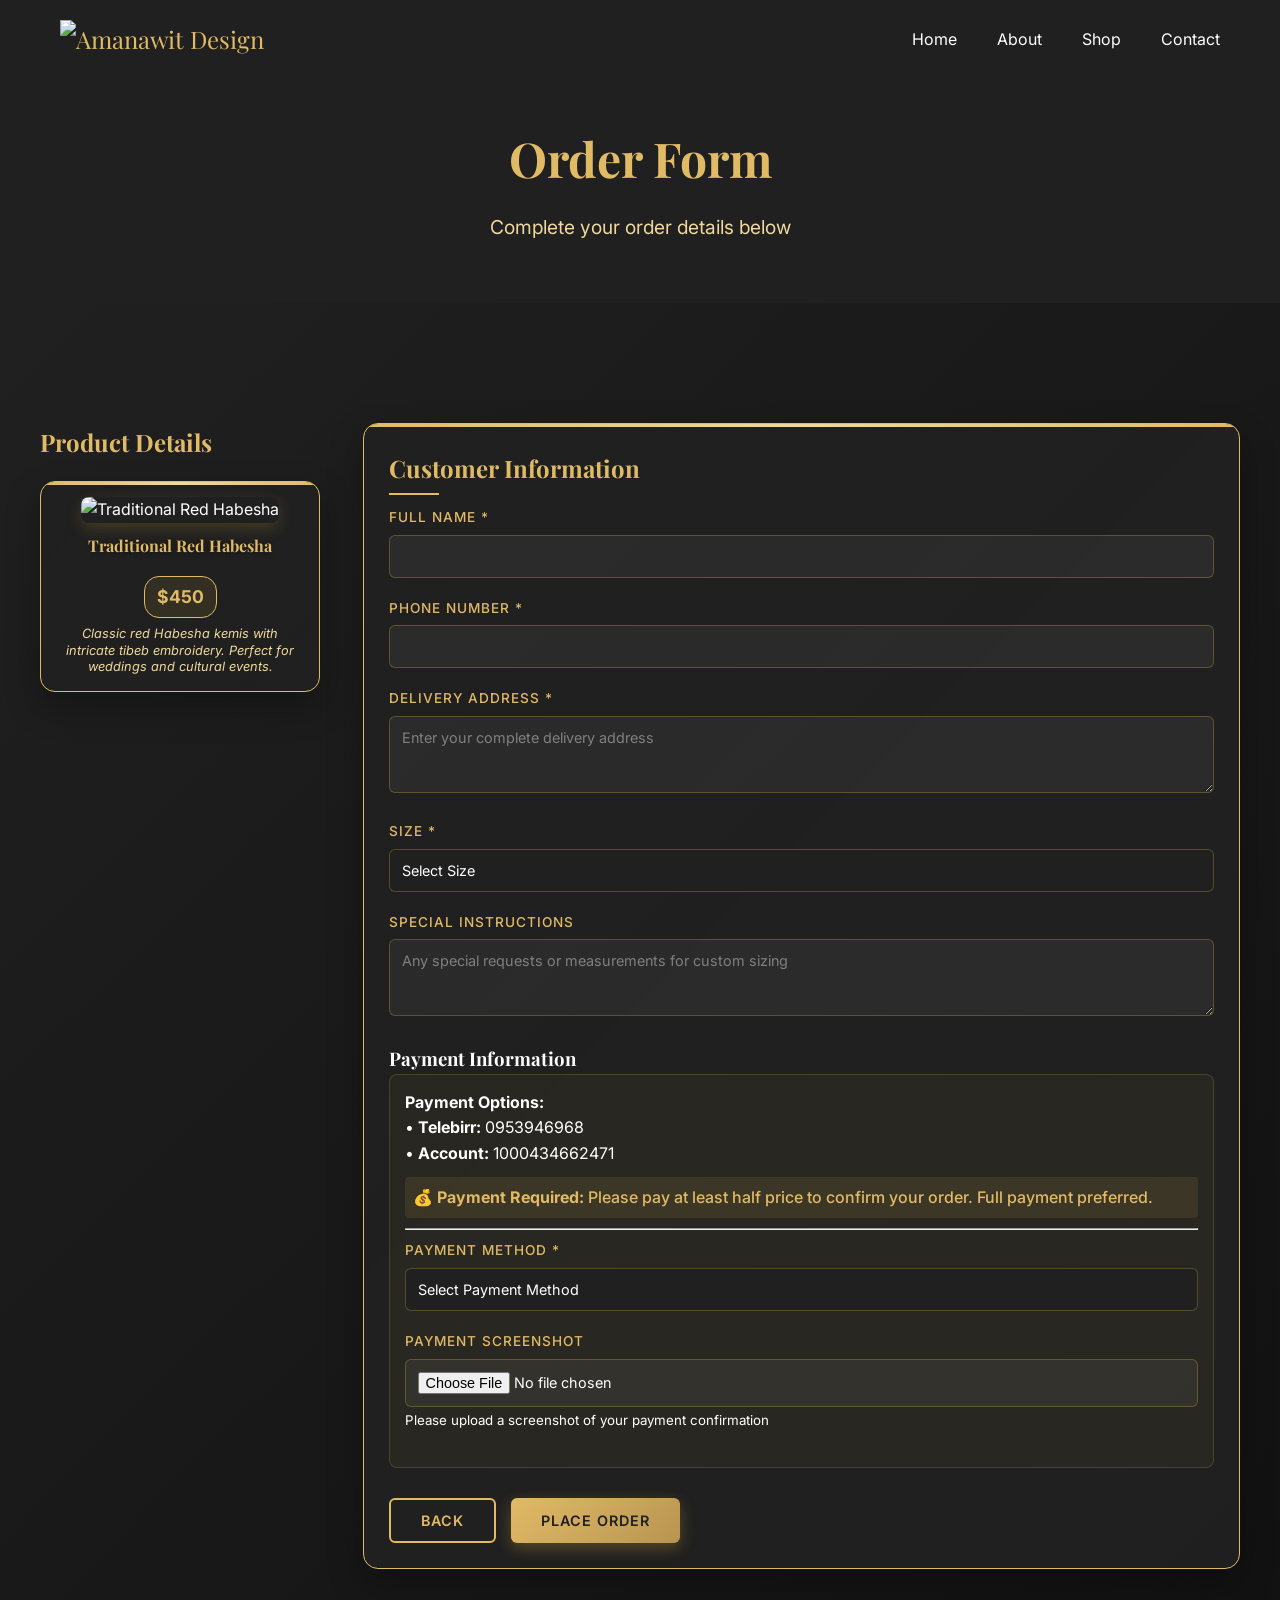
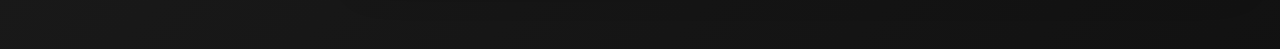
==== order.html @ ae8d3916 "Add files via upload" ====
<!DOCTYPE html>
<html lang="en">
<head>
    <meta charset="UTF-8">
    <meta name="viewport" content="width=device-width, initial-scale=1.0">
    <title>Amanawit Design - Order Form</title>
    <link rel="stylesheet" href="styles.css">
    <link href="https://fonts.googleapis.com/css2?family=Playfair+Display:wght@400;700&family=Inter:wght@300;400;500&display=swap" rel="stylesheet">
    <link rel="stylesheet" href="https://cdnjs.cloudflare.com/ajax/libs/font-awesome/6.0.0/css/all.min.css">
</head>
<body>
    <!-- Navigation -->
    <nav class="navbar">
        <div class="nav-container">
            <div class="nav-logo">
                <img src="img/aman-removebg-preview.png" alt="Amanawit Design" class="logo-img">
            </div>
            <div class="nav-toggle">
                <span></span>
                <span></span>
                <span></span>
            </div>
            <ul class="nav-menu">
                <li><a href="index.html" class="nav-link">Home</a></li>
                <li><a href="about.html" class="nav-link">About</a></li>
                <li><a href="services.html" class="nav-link">Shop</a></li>
             <li><a href="contact.html" class="nav-link">Contact</a></li>
            </ul>
        </div>
    </nav>

    <!-- Page Header -->
    <section class="page-header">
        <h1>Order Form</h1>
        <p>Complete your order details below</p>
    </section>

    <!-- Order Form Section -->
    <section class="order-form-section">
        <div class="container">
            <div class="order-form-grid">
                <!-- Product Details -->
                <div class="product-details">
                    <h2>Product Details</h2>
                    <div class="product-card">
                        <div class="product-image">
                            <img id="order-image" src="img/habesha 1.jpg" alt="Product Image">
                        </div>
                        <div class="product-info">
                            <h3 id="order-name">Traditional Red Habesha</h3>
                            <div class="price" id="order-price">$450</div>
                            <p id="order-description">Classic red Habesha kemis with intricate tibeb embroidery. Perfect for weddings and cultural events.</p>
                        </div>
                    </div>
                </div>

                <!-- Order Form -->
                <div class="order-form">
                    <h2>Customer Information</h2>
                    <form id="orderForm">
                        <div class="form-group">
                            <label for="customer-name">Full Name *</label>
                            <input type="text" id="customer-name" name="customer-name" required>
                        </div>

                        <div class="form-group">
                            <label for="customer-phone">Phone Number *</label>
                            <input type="tel" id="customer-phone" name="customer-phone" required>
                        </div>

                        <div class="form-group">
                            <label for="delivery-place">Delivery Address *</label>
                            <textarea id="delivery-place" name="delivery-place" rows="3" required placeholder="Enter your complete delivery address"></textarea>
                        </div>

                        <div class="form-group">
                            <label for="size">Size *</label>
                            <select id="size" name="size" required>
                                <option value="">Select Size</option>
                                <option value="xs">Extra Small (XS)</option>
                                <option value="s">Small (S)</option>
                                <option value="m">Medium (M)</option>
                                <option value="l">Large (L)</option>
                                <option value="xl">Extra Large (XL)</option>
                                <option value="custom">Custom Size</option>
                            </select>
                        </div>

                        <div class="form-group">
                            <label for="special-notes">Special Instructions</label>
                            <textarea id="special-notes" name="special-notes" rows="3" placeholder="Any special requests or measurements for custom sizing"></textarea>
                        </div>

                        <h3>Payment Information</h3>
                        <div class="payment-options">
                            <div class="payment-info">
                                <p><strong>Payment Options:</strong></p>
                                <p>• <strong>Telebirr:</strong> 0953946968</p>
                                <p>• <strong>Account:</strong> 1000434662471</p>
                                <p style="color: #E1BA66; font-weight: 500; margin-top: 10px; padding: 8px; border-radius: 4px; background: rgba(225, 184, 76, 0.1);">
                                    <strong>💰 Payment Required:</strong> Please pay at least half price to confirm your order. Full payment preferred.
                                </p>
                                <hr style="margin: 10px 0;">
                            </div>
                            
                            <div class="form-group">
                                <label for="payment-method">Payment Method *</label>
                                <select id="payment-method" name="payment-method" required>
                                    <option value="">Select Payment Method</option>
                                    <option value="telebirr">Telebirr</option>
                                    <option value="account">Account</option>
                                </select>
                            </div>
                            
                            <div class="form-group" id="telebirr-details" style="display: none;">
                                <label for="telebirr-number">Telebirr Number *</label>
                                <input type="text" id="telebirr-number" name="telebirr-number" value="0953946968" readonly style="cursor: not-allowed;">
                                <small>Send payment to: 0953946968</small>
                            </div>
                            
                            <div class="form-group" id="account-details" style="display: none;">
                                <label for="account-number">Account Number *</label>
                                <input type="text" id="account-number" name="account-number" value="1000434662471" readonly style="cursor: not-allowed;">
                                <small>Account Number: 1000434662471</small>
                            </div>
                            
                            <div class="form-group">
                                <label for="payment-screenshot">Payment Screenshot</label>
                                <input type="file" id="payment-screenshot" name="payment-screenshot" accept="image/*" onchange="previewPaymentScreenshot(event)">
                                <small>Please upload a screenshot of your payment confirmation</small>
                                <div id="screenshot-preview" style="margin-top: 10px; display: none;">
                                    <img id="screenshot-img" style="max-width: 200px; max-height: 200px; border: 1px solid #ddd; border-radius: 4px;">
                                </div>
                            </div>
                        </div>

                        
                        <div class="form-actions">
                            <button type="button" class="btn-secondary" onclick="window.history.back()">Back</button>
                            <button type="submit" class="btn-primary">Place Order</button>
                        </div>
                    </form>
                </div>
            </div>
        </div>
    </section>

    <!-- Success Message -->
    <div id="success-message" style="display: none; margin: 20px auto; padding: 20px; background: linear-gradient(135deg, #E1BA66, #B89452); border-radius: 8px; text-align: center; max-width: 500px; border: 2px solid #F0D9A0;">
        <button onclick="window.location.href='index.html'" style="margin-bottom: 15px; padding: 10px 20px; background: #F0D9A0; color: #ffffff; border: none; border-radius: 4px; cursor: pointer; font-weight: 500;">Continue Shopping</button>
        <h3 style="color: #ffffff; margin: 0 0 10px 0;">🎉 Order Placed Successfully!</h3>
        <p style="margin: 0 0 10px 0; color: #ffffff;">Thank you for your order. We will contact you soon to confirm your order details.</p>
        <div style="margin-top: 15px;">
            <strong style="color: #ffffff;">Order Summary:</strong>
            <div style="background: rgba(255, 255, 255, 0.1); padding: 10px; border-radius: 4px; margin-top: 10px;">
                <p style="color: #ffffff;"><strong>Product:</strong> <span id="success-product"></span></p>
                <p style="color: #ffffff;"><strong>Price:</strong> <span id="success-price"></span></p>
                <p style="color: #ffffff;"><strong>Customer:</strong> <span id="success-customer"></span></p>
                <p style="color: #ffffff;"><strong>Phone:</strong> <span id="success-phone"></span></p>
                <p style="color: #ffffff;"><strong>Delivery:</strong> <span id="success-delivery"></span></p>
                <p style="color: #ffffff;"><strong>Payment Method:</strong> <span id="success-payment"></span></p>
            </div>
        </div>

    <script>
        // Get product details from URL parameters
        function getProductDetails() {
            const urlParams = new URLSearchParams(window.location.search);
            const name = urlParams.get('name') || 'Traditional Red Habesha';
            const price = urlParams.get('price') || '$450';
            const image = urlParams.get('image') || 'img/habesha 1.jpg';
            const description = urlParams.get('description') || 'Classic red Habesha kemis with intricate tibeb embroidery. Perfect for weddings and cultural events.';

            document.getElementById('order-name').textContent = name;
            document.getElementById('order-price').textContent = price;
            document.getElementById('order-image').src = image;
            document.getElementById('order-image').alt = name;
            document.getElementById('order-description').textContent = description;
        }

        // Handle payment method selection
        document.getElementById('payment-method').addEventListener('change', function() {
            const telebirrDetails = document.getElementById('telebirr-details');
            const accountDetails = document.getElementById('account-details');
            
            // Hide both sections first
            telebirrDetails.style.display = 'none';
            accountDetails.style.display = 'none';
            
            // Show relevant section based on selection
            if (this.value === 'telebirr') {
                telebirrDetails.style.display = 'block';
            } else if (this.value === 'account') {
                accountDetails.style.display = 'block';
            }
        });

        // Preview payment screenshot
        function previewPaymentScreenshot(event) {
            const file = event.target.files[0];
            const preview = document.getElementById('screenshot-preview');
            const img = document.getElementById('screenshot-img');
            
            if (file) {
                const reader = new FileReader();
                reader.onload = function(e) {
                    img.src = e.target.result;
                    preview.style.display = 'block';
                };
                reader.readAsDataURL(file);
            } else {
                preview.style.display = 'none';
            }
        }

        // Handle form submission
        document.getElementById('orderForm').addEventListener('submit', function(e) {
            e.preventDefault();
            
            const formData = new FormData(this);
            
            // Handle payment screenshot
            const screenshotFile = document.getElementById('payment-screenshot').files[0];
            if (screenshotFile) {
                const reader = new FileReader();
                reader.onload = function(e) {
                    // Send order with screenshot
                    sendOrderWithScreenshot(formData, e.target.result);
                };
                reader.readAsDataURL(screenshotFile);
            } else {
                // Send order without screenshot
                sendOrderWithScreenshot(formData, null);
            }
        });

        function sendOrderWithScreenshot(formData, screenshotData) {
            const orderData = {
                customerName: formData.get('customer-name'),
                phone: formData.get('customer-phone'),
                deliveryAddress: formData.get('delivery-place'),
                size: formData.get('size'),
                specialNotes: formData.get('special-notes'),
                productName: document.getElementById('order-name').textContent,
                price: document.getElementById('order-price').textContent,
                productImage: document.getElementById('order-image').src,
                paymentMethod: formData.get('payment-method'),
                telebirrNumber: formData.get('telebirr-number'),
                accountNumber: formData.get('account-number'),
                paymentScreenshot: screenshotData,
                timestamp: new Date().toLocaleString()
            };

            // Send order to Telegram bot
            fetch('http://127.0.0.1:8000/api/send-order-telegram/', {
                method: 'POST',
                headers: {
                    'Content-Type': 'application/json',
                },
                body: JSON.stringify(orderData)
            })
            .then(response => response.json())
            .then(data => {
                if (data.success) {
                    // Hide the form and show success message
                    document.getElementById('orderForm').style.display = 'none';
                    
                    // Update success message details
                    document.getElementById('success-product').textContent = orderData.productName;
                    document.getElementById('success-price').textContent = orderData.price;
                    document.getElementById('success-customer').textContent = orderData.customerName;
                    document.getElementById('success-phone').textContent = orderData.phone;
                    document.getElementById('success-delivery').textContent = orderData.deliveryAddress;
                    document.getElementById('success-payment').textContent = orderData.paymentMethod;
                    
                    // Show success message
                    document.getElementById('success-message').style.display = 'block';
                    
                    // Scroll to success message
                    document.getElementById('success-message').scrollIntoView({ behavior: 'smooth' });
                } else {
                    alert('There was an error sending your order. Please try again or contact us directly.');
                    console.error('Telegram error:', data.error);
                }
            })
            .catch(error => {
                // Fallback to local confirmation if Telegram fails
                console.error('Network error:', error);
                
                // Hide the form and show success message
                document.getElementById('orderForm').style.display = 'none';
                
                // Update success message details
                document.getElementById('success-product').textContent = orderData.productName;
                document.getElementById('success-price').textContent = orderData.price;
                document.getElementById('success-customer').textContent = orderData.customerName;
                document.getElementById('success-phone').textContent = orderData.phone;
                document.getElementById('success-delivery').textContent = orderData.deliveryAddress;
                document.getElementById('success-payment').textContent = orderData.paymentMethod;
                
                // Show success message
                document.getElementById('success-message').style.display = 'block';
                
                // Scroll to success message
                document.getElementById('success-message').scrollIntoView({ behavior: 'smooth' });
            });
        }

        // Hamburger Menu Toggle
        document.addEventListener('DOMContentLoaded', function() {
            getProductDetails();
            
            const navToggle = document.querySelector('.nav-toggle');
            const navMenu = document.querySelector('.nav-menu');
            const navLinks = document.querySelectorAll('.nav-link');

            if (navToggle && navMenu) {
                navToggle.addEventListener('click', () => {
                    navToggle.classList.toggle('active');
                    navMenu.classList.toggle('active');
                });

                navLinks.forEach(link => {
                    link.addEventListener('click', () => {
                        navToggle.classList.remove('active');
                        navMenu.classList.remove('active');
                    });
                });
            }
        });
    </script>
</body>
</html>
---- styles.css ----
/* Global Styles */
* {
    margin: 0;
    padding: 0;
    box-sizing: border-box;
}

:root {
    --black: #202020;
    --gold: #E1BA66;
    --gold-light: #F0D9A0;
    --white: #ffffff;
    --transition-medium: 0.3s ease;
    --shadow-medium: 0 10px 30px rgba(0, 0, 0, 0.3);
    --gold-dark: #B89452;
    --gray: #333333;
}

body {
    font-family: 'Inter', sans-serif;
    background: var(--black);
    color: var(--white);
    overflow-x: hidden;
    line-height: 1.6;
}

/* Typography */
h1, h2, h3 {
    font-family: 'Playfair Display', serif;
    font-weight: 700;
}




@keyframes slideInLeft {
    from {
        opacity: 0;
        transform: translateX(-50px);
    }
    to {
        opacity: 1;
        transform: translateX(0);
    }
}

@keyframes slideInRight {
    from {
        opacity: 0;
        transform: translateX(50px);
    }
    to {
        opacity: 1;
        transform: translateX(0);
    }
}

@keyframes expandWidth {
    from {
        width: 0;
    }
    to {
        width: 100%;
    }
}

/* Cinematic Intro */
.intro-screen {
    position: fixed;
    top: 0;
    left: 0;
    width: 100%;
    height: 100vh;
    background-color: #303030;
    z-index: 9999;
    display: flex;
    align-items: center;
    justify-content: center;
    overflow: hidden;
}

.particles-container {
    position: absolute;
    width: 100%;
    height: 100%;
    overflow: hidden;
}

.particle {
    position: absolute;
    width: 4px;
    height: 4px;
    background: var(--gold);
    border-radius: 50%;
    opacity: 0;
    animation: floatParticle 8s infinite;
}

@keyframes floatParticle {
    0% {
        opacity: 0;
        transform: translateY(100vh) scale(0);
    }
    10% {
        opacity: 0.8;
        transform: translateY(90vh) scale(1);
    }
    90% {
        opacity: 0.8;
        transform: translateY(10vh) scale(1);
    }
    100% {
        opacity: 0;
        transform: translateY(0) scale(0);
    }
}

.intro-content {
    text-align: center;
    z-index: 10;
    position: relative;
}

.pattern-frame {
    width: 80vw;
    max-width: 600px;
    height: 60vh;
    max-height: 400px;
    border: 2px solid var(--gold);
    position: relative;
    margin: 0 auto 30px;
    opacity: 0;
    animation: drawFrame 2s ease-in-out forwards;
    display: flex;
    align-items: center;
    justify-content: center;
   
    background-size: cover;
    background-position: center;
}

.pattern-frame::before,
.pattern-frame::after {
    content: '';
    position: absolute;
    width: 20px;
    height: 20px;
    border: 2px solid var(--gold);
}

.pattern-frame::before {
    top: -10px;
    left: -10px;
    border-right: none;
    border-bottom: none;
}

.pattern-frame::after {
    bottom: -10px;
    right: -10px;
    border-left: none;
    border-top: none;
}

@keyframes drawFrame {
    0% {
        width: 0;
        opacity: 0;
    }
    50% {
        opacity: 1;
    }
    100% {
        width: 300px;
        opacity: 1;
    }
}
.intro-title {
    font-size: 3.5rem;
    color: var(--gold);
    margin-bottom: 10px;
    opacity: 0;
    animation: fadeInUp 1s ease-out 2s forwards;
}
.intro-logo {
    max-width: 90%;
    width: auto;
    height: auto;
    max-height: 70vh;
    opacity: 0;
    animation: fadeInUp 1s ease-out 2s forwards;
}
.intro-subtitle {
    font-size: 1.2rem;
    color: var(--gold-light);
    opacity: 0;
    font-family: 'Times New Roman', Times, serif;
    animation: fadeInUp 1s ease-out 2.5s forwards;
}
@keyframes fadeInUp {
    from {
        opacity: 0;
        transform: translateY(30px);
    }
    to {
        opacity: 1;
        transform: translateY(0);
    }
}
.skip-intro {
    position: absolute;
    top: 20px;
    right: 20px;
    background: transparent;
    border: 1px solid var(--gold);
    color: var(--gold);
    padding: 8px 16px;
    cursor: pointer;
    font-size: 0.9rem;
    transition: all 0.3s ease;
    z-index: 100;
}
.skip-intro:hover {
    background: var(--gold);
    color: var(--black);
}

/* Side Text Animation */
.side-text {
    position: absolute;
    top: 50%;
    text-shadow: 0 0 20px rgba(212, 175, 55, 0.8);
    font-size: 2rem;
    font-family:'Times New Roman', Times, serif;
    font-weight: 700;
    color: var(--gold);
    text-transform: uppercase;
    letter-spacing: 3px;
    padding-top: 100px;
    opacity: 0;
    animation: slideIn 4s ease-out forwards;
}

.left-text {
    left: 10%;
    transform: translateY(-50%) translateX(-20px);
     padding-top: 100px;
}

.right-text {
    right: 5%;
    transform: translateY(-50%) translateX(30px);
    font-family:'Times New Roman', Times, serif;
    font-weight: 1000;
  padding-top: 140px;
    text-shadow: 0 0 20px rgba(212, 175, 55, 0.8);
    animation: slideInRight 4s ease-out forwards;
}

@keyframes slideIn {
    0% {
        opacity: 0;
        transform: translateY(-50%) translateX(-20px);
    }
    50% {
        opacity: 1;
        transform: translateY(-50%) translateX(-2px);
    }
    100% {
        opacity: 1;
        transform: translateY(-50%) translateX(0px);
    }
}

@keyframes slideInRight {
    0% {
        opacity: 0;
        transform: translateY(-50%) translateX(30px);
    }
    50% {
        opacity: 1;
        transform: translateY(-50%) translateX(2px);
    }
    100% {
        opacity: 1;
        transform: translateY(-50%) translateX(0px);
    }
}
/* Navigation */
.navbar {
    position: fixed;
    top: 0;
    width: 100%;
    background:transparent;
    z-index: 1000;
    padding: 20px 0;
    transition: all 0.3s ease;
}
.nav-container {
    max-width: 1200px;
    margin: 0 auto;
    background:transparent;
    display: flex;
    justify-content: space-between;
    align-items: center;
    padding: 0 20px;
}
.nav-logo {
    font-family: 'Playfair Display', serif;
    font-size: 1.5rem;
    color: var(--gold);
    display: flex;
    align-items: center;
}
.logo-img {
    height: 40px;
    width: auto;
    transition: all 0.3s ease;
}
.logo-img:hover {
    transform: scale(1.05);
}
.nav-menu {
    display: flex;
    list-style: none;
    gap: 40px;
}
.nav-link {
    color: var(--white);
    text-decoration: none;
    transition: color 0.3s ease;
    position: relative;
}

.nav-link:hover,
.nav-link.active {
    color: var(--gold);
}

.nav-link::after {
    content: '';
    position: absolute;
    bottom: -5px;
    left: 0;
    width: 0;
    height: 2px;
    background: var(--gold);
    transition: width 0.3s ease;
}

.nav-link:hover::after,
.nav-link.active::after {
    width: 100%;
}

/* Hero Section */
.hero {
    height: 100vh;
    position: relative;
    display: flex;
    align-items: center;
    justify-content: center;
    overflow: hidden;
    margin-top: 60px;
  
}

.hero-bg {
    position: absolute;
    top: 0;
    left: 0;
    width: 100%;
    height: 100%;
    z-index: -1;
}

.hero-slide {
    position: absolute;
    top: 0;
    left: 0;
    width: 100%;
    height: 100%;
    opacity: 0;
    transition: opacity 1s ease-in-out;
}

.hero-slide.active {
    opacity: 1;
}

.hero-slide img {
    width: 100vw;
    height: 1400px;
    object-fit: cover;
    object-position: center;
    opacity: 0.3;
}

@keyframes gradientShift {
    0%, 100% {
        background: #202020;
    }
    50% {
        background: #303030;
    }
}

.hero-content {
    text-align: center;
    z-index: 2;
    position: relative;
}

.hero-title {
    
    color: var(--gold);
    margin-bottom: 20px;
    opacity: 0;
    animation: fadeInUp 1s ease-out 0.5s forwards;
}

.hero-subtitle {
    font-size: 1.3rem;
    color: var(--gold-light);
    margin-bottom: 40px;
    opacity: 0;
    animation: fadeInUp 1s ease-out 1s forwards;
}

.cta-button {
    background: transparent;
    border: 2px solid var(--gold);
    color: var(--gold);
    padding: 15px 40px;
    font-size: 1.1rem;
    cursor: pointer;
    transition: all 0.3s ease;
    font-family: 'Inter', sans-serif;
    text-transform: uppercase;
    letter-spacing: 1px;
    opacity: 0;
    animation: fadeInUp 1s ease-out 1.5s forwards;
}

.cta-button:hover {
    background: var(--gold);
    color: var(--black);
    transform: translateY(-2px);
    box-shadow: 0 10px 30px rgba(212, 175, 55, 0.3);
}

/* Featured Section */
.featured {
    padding: 100px 20px;
    max-width: 1200px;
    margin: 0 auto;
}

.section-title {
    font-size: 2.5rem;
    color: var(--gold);
    text-align: center;
    margin-bottom: 60px;
    position: relative;
}

.section-title::after {
    content: '';
    position: absolute;
    bottom: -15px;
    left: 50%;
    transform: translateX(-50%);
    width: 100px;
    height: 3px;
    background: var(--gold);
}

.featured-grid {
    display: grid;
    grid-template-columns: repeat(3, 1fr);
    gap: 30px;
    max-width: 1200px;
    margin: 0 auto;
}

.featured-item {
    text-align: center;
    opacity: 1;
    transform: translateY(0);
    transition: all 0.6s ease;
}

.featured-item.visible {
    opacity: 1;
    transform: translateY(0);
}

.featured-image {
    position: relative;
    overflow: hidden;
    margin-bottom: 20px;
    border: 2px solid transparent;
    transition: all 0.3s ease;
}

.featured-image img {
    width: 100%;
    height: 400px;
    object-fit: cover;
    transition: transform 0.3s ease;
}

.featured-item:hover .featured-image {
    border-color: var(--gold);
    box-shadow: 0 0 20px rgba(212, 175, 55, 0.3);
}

.featured-item:hover .featured-image img {
    transform: scale(1.05);
}

.featured-item h3 {
    font-size: 1.5rem;
    color: var(--gold);
    margin-bottom: 10px;
}

.featured-item p {
    color: var(--gold-light);
    line-height: 1.6;
}

/* Testimonials */
.testimonials {
    padding: 100px 20px;
    background: #202020;
}

.testimonial-slider {
    max-width: 800px;
    margin: 0 auto;
    text-align: center;
    position: relative;
    height: 200px;
}

.testimonial-item {
    position: absolute;
    width: 100%;
    opacity: 0;
    transform: translateX(100px);
    transition: all 0.6s ease;
}

.testimonial-item.active {
    opacity: 1;
    transform: translateX(0);
}

.testimonial-item p {
    font-size: 1.2rem;
    color: var(--gold-light);
    margin-bottom: 20px;
    font-style: italic;
}

.testimonial-item cite {
    color: var(--gold);
    font-weight: 500;
}

/* Page Header */
.page-header {
    padding: 120px 20px 60px;
    text-align: center;
    background: #202020;
}

.page-header h1 {
    font-size: 3rem;
    color: var(--gold);
    margin-bottom: 15px;
}

.page-header p {
    font-size: 1.2rem;
    color: var(--gold-light);
}

/* Post Grid */
.post-grid {
    padding: 60px 20px;
    max-width: 1200px;
    margin: 0 auto;
    display: grid;
    grid-template-columns: repeat(auto-fit, minmax(350px, 1fr));
    gap: 40px;
}

.post-card {
    background: var(--black);
    border: 1px solid #333;
    overflow: hidden;
    transition: all 0.3s ease;
    opacity: 0;
    transform: translateY(30px);
}

.post-card.visible {
    opacity: 1;
    transform: translateY(0);
}

.post-card:hover {
    transform: translateY(-10px);
    border-color: var(--gold);
    box-shadow: 0 20px 40px rgba(212, 175, 55, 0.2);
}

.post-image {
    overflow: hidden;
    height: 250px;
}

.post-image img {
    width: 100%;
    height: 100%;
    object-fit: cover;
    transition: transform 0.3s ease;
}

.post-card:hover .post-image img {
    transform: scale(1.1);
}

.post-content {
    padding: 30px;
}

.post-content h3 {
    font-size: 1.4rem;
    color: var(--gold);
    margin-bottom: 15px;
}

.post-content p {
    color: var(--gold-light);
    margin-bottom: 20px;
    line-height: 1.6;
}

.post-meta {
    display: flex;
    justify-content: space-between;
    color: #666;
    font-size: 0.9rem;
}

/* Pagination */
.pagination {
    display: flex;
    justify-content: center;
    gap: 10px;
    padding: 40px 20px;
}

.page-btn {
    background: transparent;
    border: 1px solid var(--gold);
    color: var(--gold);
    padding: 10px 20px;
    cursor: pointer;
    transition: all 0.3s ease;
}

.page-btn:hover,
.page-btn.active {
    background: var(--gold);
    color: var(--black);
}

/* Services Section */
.services-section {
    padding: 60px 20px;
    max-width: 1200px;
    margin: 0 auto;
}

.services-grid {
    display: grid !important;
    grid-template-columns: repeat(3, 1fr) !important;
    gap: 40px;
}

/* Force 3 columns on desktop */
@media (min-width: 769px) {
    .services-grid {
        grid-template-columns: repeat(3, 1fr) !important;
    }
}

.service-card {
    background: var(--black);
    border: 1px solid #333;
    padding: 40px 30px;
    text-align: center;
    transition: all 0.3s ease;
    position: relative;
    opacity: 1;
    transform: translateY(0);
}

.service-card.visible {
    opacity: 1;
    transform: translateY(0);
}

.service-card:hover {
    transform: translateY(-10px);
    border-color: var(--gold);
    box-shadow: 0 20px 40px rgba(212, 175, 55, 0.2);
}

.service-card::before {
    content: '';
    position: absolute;
    top: 0;
    left: 0;
    right: 0;
    height: 3px;
    background: linear-gradient(90deg, transparent, var(--gold), transparent);
    transform: scaleX(0);
    transition: transform 0.3s ease;
}

.service-card:hover::before {
    transform: scaleX(1);
}

.service-icon {
    color: var(--gold);
    margin-bottom: 20px;
    display: flex;
    justify-content: center;
}

.service-card h3 {
    font-size: 1.5rem;
    color: var(--gold);
    margin-bottom: 15px;
}

.service-card p {
    color: var(--gold-light);
    line-height: 1.6;
    flex-grow: 1;
}

.service-price {
    font-size: 1.2rem;
    color: var(--gold);
    font-weight: 700;
    margin-top: 15px;
    padding: 10px;
    background: rgba(212, 175, 55, 0.1);
    border-radius: 5px;
    text-align: center;
}

.service-features {
    list-style: none;
    text-align: left;
}

.service-features li {
    color: var(--gold-light);
    margin-bottom: 8px;
    padding-left: 20px;
    position: relative;
}

.service-features li::before {
    content: '•';
    position: absolute;
    left: 0;
    color: var(--gold);
}

/* CTA Section */
.cta-section {
    padding: 80px 20px;
    text-align: center;
    background: #202020;
}

.cta-section h2 {
    font-size: 2.5rem;
    color: var(--gold);
    margin-bottom: 15px;
}

.cta-section p {
    font-size: 1.2rem;
    color: var(--gold-light);
    margin-bottom: 40px;
}

/* Contact Section */
.contact-section {
    padding: 60px 20px;
    max-width: 1200px;
    margin: 0 auto;
}

.contact-container {
    display: grid;
    grid-template-columns: 1fr 1fr;
    gap: 60px;
    align-items: start;
    max-width: 1200px;
    margin: 0 auto;
    padding: 60px 20px;
}

.contact-form h2,
.contact-info h2 {
    font-size: 2rem;
    color: var(--gold);
    margin-bottom: 30px;
}

.form-group {
    margin-bottom: 25px;
}

.form-group label {
    display: block;
    color: var(--gold);
    margin-bottom: 8px;
    font-weight: 500;
}

.form-group input,
.form-group textarea {
    width: 100%;
    background: transparent;
    border: 1px solid #333;
    border-bottom: 2px solid var(--gold);
    color: var(--white);
    padding: 12px 15px;
    font-size: 1rem;
    transition: all 0.3s ease;
}

.form-group input:focus,
.form-group textarea:focus {
    outline: none;
    border-color: var(--gold);
    box-shadow: 0 0 10px rgba(212, 175, 55, 0.2);
}

.submit-btn {
    background: transparent;
    border: 2px solid var(--gold);
    color: var(--gold);
    padding: 15px 40px;
    font-size: 1.1rem;
    cursor: pointer;
    transition: all 0.3s ease;
    font-family: 'Inter', sans-serif;
    text-transform: uppercase;
    letter-spacing: 1px;
    width: 100%;
}

.submit-btn:hover {
    background: var(--gold);
    color: var(--black);
    transform: translateY(-2px);
    box-shadow: 0 10px 30px rgba(212, 175, 55, 0.3);
}

.contact-item {
    margin-bottom: 30px;
}

.contact-item h3 {
    font-size: 1.2rem;
    color: var(--gold);
    margin-bottom: 10px;
}

.contact-item p {
    color: var(--gold-light);
    line-height: 1.6;
}

.social-links h3 {
    font-size: 1.2rem;
    color: var(--gold);
    margin-bottom: 20px;
}

.social-links {
            display: flex;               /* makes it horizontal */
            flex-direction: row;         /* force row */
            justify-content: center;     /* center horizontally */
            align-items: center;
            gap: 30px;                   /* spacing */
            width: 100%;
        }
        .social-icon {
            width: 60px;
            height: 60px;
            background: black;
            color: gold;
            display: flex;
            justify-content: center;
            align-items: center;
            border-radius: 50%;
            font-size: 26px;
            text-decoration: none;
            border: 2px solid gold;
            transition: 0.4s ease;
        }

        .social-icon:hover {
            background: gold;
            color: black;
            transform: translateY(-8px) scale(1.1);
            box-shadow: 0 0 20px gold;
        }

        /* Animation */
        @keyframes fadeIn {
            from {
                opacity: 0;
                transform: translateY(30px);
            }
            to {
                opacity: 1;
                transform: translateY(0);
            }
        }

        /* Floating Animation */
        .social-icon {
            animation: float 3s ease-in-out infinite;
        }

        @keyframes float {
            0% { transform: translateY(0px); }
            50% { transform: translateY(-8px); }
            100% { transform: translateY(0px); }
        }
/* About Page Styles */
.about-content {
    padding: 40px 10px;
    background: #202020;
}

.about-story {
    display: grid;
    grid-template-columns: 1fr 1fr;
    gap: 20px;
    align-items: center;
    margin-bottom: 40px;
}

.story-text h2 {
    font-size: 2.5rem;
    color: var(--gold);
    margin-bottom: 10px;
    margin-top: 0;
}

.story-text p {
    font-size: 1.1rem;
    line-height: 1.8;
    color: var(--white);
    margin-bottom: 20px;
}

.story-image video {
 
    border-radius: 10px;
    box-shadow: 0 10px 30px rgba(0, 0, 0, 0.3);
    display: block;
    margin: 0 auto;
    object-fit: cover;
}

.mission-vision {
    display: grid;
    grid-template-columns: 1fr 1fr;
    gap: 40px;
    margin-bottom: 80px;
}

.mission-card,
.vision-card {
    background: rgba(255, 255, 255, 0.05);
    border: 1px solid rgba(225, 186, 102, 0.2);
    border-radius: 15px;
    padding: 40px;
    text-align: center;
    transition: all 0.3s ease;
}

.mission-card:hover,
.vision-card:hover {
    transform: translateY(-10px);
    border-color: var(--gold);
    box-shadow: 0 20px 40px rgba(225, 186, 102, 0.2);
}

.mission-card h3,
.vision-card h3 {
    font-size: 1.8rem;
    color: var(--gold);
    margin-bottom: 20px;
}

.mission-card p,
.vision-card p {
    font-size: 1.1rem;
    line-height: 1.7;
    color: var(--white);
}

.values-section {
    margin-bottom: 80px;
}

.values-section h2 {
    font-size: 2.5rem;
    color: var(--gold);
    text-align: center;
    margin-bottom: 50px;
}

.values-grid {
    display: grid;
    grid-template-columns: repeat(auto-fit, minmax(250px, 1fr));
    gap: 40px;
}

.value-item {
    text-align: center;
    padding: 30px;
    background: rgba(255, 255, 255, 0.03);
    border-radius: 10px;
    transition: all 0.3s ease;
}

.value-item:hover {
    transform: translateY(-5px);
    background: rgba(255, 255, 255, 0.08);
}

.value-icon {
    width: 80px;
    height: 80px;
    margin: 0 auto 20px;
    background: var(--gold);
    border-radius: 50%;
    display: flex;
    align-items: center;
    justify-content: center;
    color: var(--black);
}

.value-item h3 {
    font-size: 1.5rem;
    color: var(--gold);
    margin-bottom: 15px;
}

.value-item p {
    font-size: 1rem;
    line-height: 1.6;
    color: var(--white);
}

.team-section {
    margin-bottom: 80px;
}

.team-section h2 {
    font-size: 2.5rem;
    color: var(--gold);
    text-align: center;
    margin-bottom: 50px;
}

.team-grid {
    display: grid;
    grid-template-columns: repeat(auto-fit, minmax(300px, 1fr));
    gap: 40px;
}

.team-member {
    text-align: center;
    padding: 30px;
    background: rgba(255, 255, 255, 0.05);
    border-radius: 15px;
    transition: all 0.3s ease;
}

.team-member:hover {
    transform: translateY(-10px);
    box-shadow: 0 20px 40px rgba(225, 186, 102, 0.2);
}

.member-image {
    width: 150px;
    height: 150px;
    margin: 0 auto 20px;
    border-radius: 50%;
    overflow: hidden;
    border: 3px solid var(--gold);
}

.member-image img {
    width: 100%;
    height: 100%;
    object-fit: cover;
}

.team-member h3 {
    font-size: 1.3rem;
    color: var(--gold);
    margin-bottom: 15px;
}

.team-member p {
    font-size: 1rem;
    line-height: 1.6;
    color: var(--white);
}

/* Responsive Design */
/* Small mobile phones */
@media (max-width: 380px) {
    .featured {
        padding: 40px 10px;
    }
    
    .section-title {
        font-size: 1.6rem;
        margin-bottom: 30px;
    }
    
    .featured-grid {
        gap: 15px;
        padding: 0 5px;
    }
    
    .featured-item {
        padding: 10px;
    }
    
    .featured-image img {
        height: 220px;
    }
    
    .featured-item h3 {
        font-size: 1.1rem;
    }
    
    .featured-item p {
        font-size: 0.85rem;
    }
}

/* Small mobile phones for collections */
@media (max-width: 380px) {
    .collection-grid {
        gap: 15px;
        padding: 0 10px;
    }
    
    .collection-card {
        padding: 12px;
    }
    
    .card-image {
        height: 180px;
    }
    
    .card-image img {
        height: 180px;
    }
    
    .collection-card h3 {
        font-size: 1rem;
    }
    
    .collection-card p {
        font-size: 0.8rem;
       
    }
    
    .price {
        font-size: 1.1rem;
        padding: 5px 10px;
    }
    
    .price-button {
        padding: 8px 7px;
        font-size: 0.9rem;
    }
}

/* Small mobile phones for about section */
@media (max-width: 380px) {
    .about-story {
        gap: 20px;
        padding: 0 5px;
    }
    
    .story-image video {
        height: 200px !important;
    }
    
    .story-text h2 {
        font-size: 1.6rem;
    }
    
    .story-text p {
        font-size: 0.95rem;
        line-height: 1.5;
    }
}

/* Mobile First Approach */
@media (max-width: 480px) {
    /* Base mobile styles */
    body {
        font-size: 14px;
    }
    
    .nav-container {
        padding: 0 15px;
    }
    
    .logo-img {
        height: 35px;
    }
    
    .hero-title {
        font-size: 2rem !important;
        line-height: 1.2;
    }
    
    .hero-subtitle {
        font-size: 1rem;
        padding: 0 20px;
    }
    
    .cta-button {
        padding: 12px 25px;
        font-size: 0.9rem;
    }
    
    .featured {
        padding: 60px 15px;
    }
    
    .section-title {
        font-size: 1.8rem;
        margin-bottom: 40px;
    }
    
    .featured-grid {
        grid-template-columns: 1fr;
        gap: 20px;
        padding: 0 10px;
    }
    
    .featured-item {
        padding: 8px !important;
        background: rgba(255, 255, 255, 0.02) !important;
        border-radius: 10px !important;
        min-height: 180px !important;
    }
    
    .featured-image {
        height: 120px !important;
        margin-bottom: 8px !important;
        border-radius: 6px !important;
        overflow: hidden;
        border: 2px solid transparent;
        transition: all 0.3s ease;
    }
    
    .featured-image img {
        height: 120px !important;
        width: 100% !important;
        object-fit: cover !important;
        border-radius: 6px;
        transition: transform 0.3s ease, filter 0.3s ease;
    }
    
    .featured-item:hover .featured-image img {
        transform: scale(1.05);
        filter: brightness(1.1);
    }
    
    .featured-item h3 {
        font-size: 0.9rem !important;
        margin-bottom: 6px !important;
        line-height: 1.2 !important;
    }
    
    .featured-item p {
        font-size: 0.75rem !important;
        line-height: 1.3 !important;
        margin-bottom: 6px !important;
    }
    
    .featured-item:hover {
        transform: translateY(-5px);
        box-shadow: 0 10px 30px rgba(212, 175, 55, 0.2);
    }
    
    .featured-item:active {
        transform: translateY(-2px);
        transition: transform 0.1s ease;
    }
    
    .cta-button {
        padding: 12px 25px;
        font-size: 0.9rem;
    }
}

@media (max-width: 768px) {
    .nav-menu {
        position: fixed;
        top: 70px;
        left: -100%;
        width: 100%;
        height: calc(100vh - 70px);
        background: rgba(16, 16, 16, 0.98);
        backdrop-filter: blur(10px);
        flex-direction: column;
        justify-content: flex-start;
        align-items: center;
        transition: left var(--transition-medium);
        box-shadow: var(--shadow-medium);
        padding-top: 50px;
        overflow-y: auto;
    }

    .nav-menu.active {
        left: 0;
    }

    .nav-menu li {
        margin: 8px 0;
        width: 100%;
        text-align: center;
    }

    .nav-menu .nav-link {
        color: var(--gold);
        font-size: 1.1rem;
        padding: 15px 25px;
        border: 2px solid var(--gold);
        border-radius: 8px;
        transition: all 0.3s ease;
        display: block;
        width: 80%;
        margin: 0 auto;
    }

    .nav-menu .nav-link:hover,
    .nav-menu .nav-link.active {
        background: var(--gold);
        color: var(--black);
        transform: translateY(-2px);
    }

    .nav-toggle {
        display: flex;
        flex-direction: column;
        cursor: pointer;
        gap: 4px;
        padding: 12px;
        z-index: 1002;
        position: relative;
        background: rgba(225, 186, 102, 0.15);
        border-radius: 8px;
        border: 2px solid var(--gold);
        min-width: 50px;
        min-height: 40px;
        justify-content: center;
        align-items: center;
        transition: all 0.3s ease;
    }

    .nav-toggle:hover {
        background: rgba(225, 186, 102, 0.25);
        transform: scale(1.05);
    }

    .nav-toggle span {
        width: 28px;
        height: 3px;
        background: var(--gold);
        border-radius: 3px;
        transition: all 0.3s ease;
        pointer-events: none;
    }

    .nav-toggle.active span:nth-child(1) {
        transform: rotate(45deg) translate(5px, 5px);
    }

    .nav-toggle.active span:nth-child(2) {
        opacity: 0;
    }

    .nav-toggle.active span:nth-child(3) {
        transform: rotate(-45deg) translate(7px, -6px);
    }

/* Hide desktop navigation toggle on larger screens */
@media (min-width: 769px) {
    .nav-toggle {
        display: none;
    }
    
    .nav-menu {
        position: static;
        background: transparent;
        flex-direction: row;
        height: auto;
        width: auto;
        padding: 0;
        box-shadow: none;
    }
    
    .nav-menu li {
        margin: 0;
        width: auto;
        text-align: left;
    }
    
    .nav-menu .nav-link {
        padding: 0;
        border: none;
        width: auto;
        margin: 0;
        background: transparent;
        color: var(--white);
    }
    
    .nav-menu .nav-link:hover,
    .nav-menu .nav-link.active {
        background: transparent;
        color: var(--gold);
        transform: none;
    }
}

/* Touch-friendly improvements */
@media (hover: none) and (pointer: coarse) {
    .cta-button,
    .submit-btn,
    .btn-primary,
    .btn-secondary,
    .price-button {
        min-height: 48px;
        min-width: 48px;
    }
    
    .nav-link {
        min-height: 44px;
        display: flex;
        align-items: center;
    }
    
    .collection-card,
    .service-card,
    .featured-item {
        cursor: pointer;
        -webkit-tap-highlight-color: rgba(212, 175, 55, 0.2);
    }
}

/* Improve scrolling performance on mobile */
@media (max-width: 768px) {
    * {
        -webkit-overflow-scrolling: touch;
    }
    
    body {
        scroll-behavior: smooth;
    }
    
    /* Show mobile-specific improvements */
    .skip-intro {
        top: 15px;
        right: 15px;
        padding: 8px 12px;
        font-size: 0.8rem;
        min-height: 40px;
        touch-action: manipulation;
    }
    
    .intro-title {
        font-size: 2rem;
    }
    
    .intro-subtitle {
        font-size: 1rem;
        padding: 0 20px;
    }
    
    .side-text {
        display: none; /* Hide side text on mobile for better performance */
    }
    
    .pattern-frame {
        width: 90vw;
        max-width: 400px;
        height: 50vh;
        max-height: 300px;
    }

    .services-grid {
        grid-template-columns: 1fr !important;
        gap: 25px;
        padding: 0 15px;
    }
    
    .service-card {
        padding: 30px 20px;
    }
    
    .service-card h3 {
        font-size: 1.3rem;
    }
    
    .service-card p {
        font-size: 0.95rem;
    }

    .hero-buttons {
        flex-direction: column;
        align-items: center;
    }

    .hero-grid {
        grid-template-columns: 1fr;
        gap: 2rem;
        text-align: center;
    }

    .hero-text {
        text-align: center;
    }

    .contact-container {
        grid-template-columns: 1fr;
        gap: 40px;
        padding: 40px 15px;
    }
    
    .contact-form h2,
    .contact-info h2 {
        font-size: 1.5rem;
    }
    
    .form-group input,
    .form-group textarea {
        font-size: 16px; /* Prevents zoom on iOS */
        padding: 15px;
    }
    
    .submit-btn {
        padding: 15px 30px;
        font-size: 1rem;
        min-height: 48px;
        touch-action: manipulation;
    }

    .about-stats {
        justify-content: space-around;
    }

    .collection-grid {
        grid-template-columns: 1fr;
        gap: 20px;
        padding: 0 15px;
    }
    
    .collection-card {
        padding: 15px;
        max-width: 100%;
        margin: 0 auto;
    }
    
    .card-image {
        height: 220px;
        margin-bottom: 15px;
    }
    
    .card-image img {
        height: 220px;
        object-fit: cover;
        border-radius: 8px;
    }
    
    .collection-card h3 {
        font-size: 1.1rem;
        margin-bottom: 8px;
        line-height: 1.3;
    }
    
    .collection-card p {
        font-size: 0.85rem;
        line-height: 1.4;
        margin-bottom: 12px;
        min-height: auto;
    }
    
    .price {
        font-size: 1.2rem;
        padding: 6px 12px;
        margin-top: 8px;
    }
    
    .price-button {
        padding: 10px 18px;
        font-size: 1rem;
        min-height: 44px;
        touch-action: manipulation;
    }
    
    .collection-card:hover {
        transform: translateY(-5px);
        box-shadow: 0 15px 35px rgba(212, 175, 55, 0.25);
    }
    
    .collection-card:active {
        transform: translateY(-2px);
        transition: transform 0.1s ease;
    }
    
    .card-image:hover img {
        transform: scale(1.05);
        filter: brightness(1.1);
    }

    .filter-buttons {
        flex-direction: column;
        align-items: center;
    }

    .order-form-grid {
        grid-template-columns: 1fr;
        gap: 20px;
        padding: 0 15px;
    }
    
    .product-card {
        max-width: 100%;
        margin: 0 auto;
    }
    
    .order-form {
        padding: 20px;
    }
    
    .form-actions {
        flex-direction: column;
        gap: 10px;
    }
    
    .btn-primary,
    .btn-secondary {
        width: 100%;
        padding: 15px;
        font-size: 1rem;
        min-height: 48px;
        touch-action: manipulation;
    }

    .container {
        padding: 0 1rem;
    }

    .page-hero {
        padding: 6rem 0 2rem;
    }

    .hero {
        min-height: 70vh;
        margin-top: 60px;
    }
    
    .hero-slide img {
        width: 100vw;
        height: 100vh;
        object-fit: cover;
        object-position: center;
        opacity: 0.4;
    }
    
    .hero-content {
        padding: 0 20px;
        text-align: center;
    }
    
    .hero-title {
        font-size: 2.5rem;
        line-height: 1.1;
        margin-bottom: 15px;
    }
    
    .hero-subtitle {
        font-size: 1rem;
        margin-bottom: 30px;
        padding: 0 10px;
    }
    
    .cta-button {
        padding: 15px 35px;
        font-size: 1rem;
        min-height: 48px;
        touch-action: manipulation;
    }

    .loading-name {
        font-size: 2rem;
    }

    .about-story {
        grid-template-columns: 1fr;
        gap: 30px;
        text-align: center;
    }
    
    .story-image {
        order: -1;
        margin-bottom: 20px;
    }
    
    .story-image video {
        width: 100% !important;
        height: 250px !important;
        max-width: 100%;
        border-radius: 8px;
        object-fit: cover;
        box-shadow: 0 8px 25px rgba(0, 0, 0, 0.3);
        transition: transform 0.3s ease;
    }
    
    .story-image video:hover {
        transform: scale(1.02);
    }
    
    .story-image video:active {
        transform: scale(0.98);
        transition: transform 0.1s ease;
    }
    
    .story-text {
        text-align: left;
        padding: 0 10px;
    }
    
    .story-text h2 {
        font-size: 1.8rem;
        margin-bottom: 15px;
        text-align: center;
    }
    
    .story-text p {
        font-size: 1rem;
        line-height: 1.6;
        margin-bottom: 15px;
        text-align: left;
    }
    
    .mission-vision {
        grid-template-columns: 1fr;
        gap: 30px;
    }
    
    .mission-card,
    .vision-card {
        padding: 25px 20px;
        text-align: center;
    }
    
    .mission-card h3,
    .vision-card h3 {
        font-size: 1.4rem;
        margin-bottom: 15px;
    }
    
    .mission-card p,
    .vision-card p {
        font-size: 0.95rem;
        line-height: 1.5;
    }
    
    .values-grid {
        grid-template-columns: 1fr;
        gap: 30px;
    }
    
    .team-grid {
        grid-template-columns: 1fr;
        gap: 30px;
    }
    
    .story-text h2,
    .values-section h2,
    .team-section h2 {
        font-size: 2rem;
    }
}

/* Footer */
.footer {
    padding: 40px 20px;
    background: #202020;
    text-align: center;
}

.footer-divider {
    width: 100px;
    height: 2px;
    background: var(--gold);
    margin: 0 auto 20px;
}

.footer p {
    color: var(--gold-light);
}

    .hero-title {
        font-size: 2.5rem;
    }
    
    .hero-subtitle {
        font-size: 1.1rem;
    }
    
    .intro-title {
        font-size: 2.5rem;
    }
    
    .post-grid {
        grid-template-columns: 1fr;
    }
    
    .page-header h1 {
        font-size: 2rem;
    }
}

/* Collection Page Mobile Responsiveness */
@media (max-width: 768px) {
    .collection-section {
        padding: 40px 0 !important;
    }
    
    .collection-grid {
        grid-template-columns: repeat(2, 1fr) !important;
        gap: 20px !important;
        padding: 0 15px !important;
    }
    
    .collection-card {
        padding: 12px !important;
        max-width: 100% !important;
        margin: 0 auto !important;
        min-height: 400px !important;
    }
    
    .collection-image {
        height: 180px !important;
        margin-bottom: 12px !important;
    }
    
    .collection-image img {
        height: 180px !important;
        object-fit: cover !important;
        width: 100% !important;
    }
    
    .collection-card h3 {
        font-size: 1.1rem !important;
        margin-bottom: 8px !important;
        line-height: 1.3 !important;
    }
    
    .collection-card p {
        font-size: 0.85rem !important;
        line-height: 1.3 !important;
        padding: 0 !important;
    }
    
    .price-button {
      
        font-size: 1rem !important;
        min-height: 44px !important;
        margin-top: 15px !important;
    }
}

/* Small mobile collection page */
@media (max-width: 480px) {
    .collection-section {
        padding: 20px 0 !important;
    }
    
    .collection-grid {
        grid-template-columns: 1fr !important;
        gap: 15px !important;
        padding: 0 10px !important;
    }
    
    .collection-card {
        padding: 10px !important;
    
    }
    
    .collection-image {
        height: 200px !important;
        margin-bottom: 10px !important;
    }
    
    .collection-image img {
        height: 200px !important;
        object-fit: cover !important;
    }
    
    .collection-card h3 {
        font-size: 1rem !important;
        margin-bottom: 6px !important;
    }
    
    .collection-card p {
        font-size: 0.8rem !important;
        line-height: 1.3 !important;
       
        padding: 0 !important;
    }
    
    .price-button {
      
        font-size: 0.9rem !important;
        min-height: 40px !important;
       
    }
}

/* Collection Page Styles */
.collection-section {
    padding: 80px 0;
    background: linear-gradient(135deg, var(--black) 0%, #1a1a1a 100%);
    position: relative;
}

.collection-section::before {
    content: '';
    position: absolute;
    top: 0;
    left: 0;
    right: 0;
    height: 1px;
    background: linear-gradient(90deg, transparent, var(--gold), transparent);
    animation: shimmer 3s infinite;
}

.section-header {
    text-align: center;
    margin-bottom: 60px;
    position: relative;
}

.section-header h1 {
    font-size: 3rem;
    color: var(--gold);
    margin-bottom: 20px;
    text-transform: uppercase;
    letter-spacing: 2px;
    font-weight: 700;
    text-shadow: 0 4px 15px rgba(212, 175, 55, 0.3);
    animation: fadeInUp 0.8s ease;
}

.section-header p {
    font-size: 1.2rem;
    color: var(--gold-light);
    max-width: 600px;
    margin: 0 auto;
    line-height: 1.6;
    animation: fadeInUp 0.8s ease 0.2s both;
}

.collection-grid {
    display: grid;
    grid-template-columns: repeat(3, 1fr);
    gap: 30px;
    margin-top: 40px;
}

@media (max-width: 1024px) {
    .collection-grid {
        grid-template-columns: repeat(2, 1fr);
        gap: 20px;
    }
}

@media (max-width: 768px) {
    .collection-grid {
        grid-template-columns: 1fr;
        gap: 20px;
    }
}

.collection-card {
    background: var(--black);
    border: 1px solid #333;
    padding: 20px;
    text-align: center;
    transition: all 0.3s ease;
    cursor: pointer;
    position: relative;
    border-radius: 15px;
    overflow: hidden;
}

.collection-card::before {
    content: '';
    position: absolute;
    top: 0;
    left: 0;
    right: 0;
    height: 3px;
    background: linear-gradient(90deg, var(--gold), var(--gold-light), var(--gold));
    transform: translateX(-100%);
    transition: transform 0.6s ease;
}

.collection-card:hover::before {
    transform: translateX(0);
}

.collection-card:hover {
    transform: translateY(-8px);
    border-color: var(--gold);
    box-shadow: 0 20px 40px rgba(212, 175, 55, 0.3);
}

.card-image, .collection-image {
    position: relative;
    overflow: visible;
    margin-bottom: 20px;
    border-radius: 12px;
    width: 100%;
    height: 250px;
    box-shadow: 0 4px 15px rgba(0, 0, 0, 0.3);
}

.card-image img, .collection-image img {
    width: 100%;
    height: 100%;
    object-fit: contain;
    transition: transform 0.3s ease;
    display: block;
    background: #1a1a1a;
    border-radius: 12px;
}

.collection-card:hover .card-image img,
.collection-card:hover .collection-image img {
    transform: scale(1.08);
}

.card-content {
    position: relative;
    z-index: 2;
}

.collection-card h3 {
    font-size: 1.3rem;
    color: var(--gold);
    margin-bottom: 10px;
    font-weight: 600;
    text-transform: uppercase;
    letter-spacing: 0.5px;
}

.collection-card p {
    color: var(--gold-light);
    line-height: 1.5;
    margin-bottom: 15px;
    font-size: 0.9rem;
    min-height: 45px;
}

.price {
    font-size: 1.4rem;
    color: var(--gold);
    font-weight: 700;
    background: linear-gradient(135deg, rgba(212, 175, 55, 0.1), rgba(212, 175, 55, 0.2));
    padding: 8px 16px;
    border-radius: 25px;
    border: 1px solid rgba(212, 175, 55, 0.3);
    display: inline-block;
    margin-top: 10px;
    transition: all 0.3s ease;
}

.collection-card:hover .price {
    background: linear-gradient(135deg, rgba(212, 175, 55, 0.2), rgba(212, 175, 55, 0.3));
    transform: scale(1.05);
}

.price-button {
    font-size: 1.5rem;
    color: var(--gold);
    font-weight: 700;
    background: rgba(212, 175, 55, 0.1);
    padding: 10px 20px;
    border-radius: 5px;
    display: inline-block;
    margin-top: 10px;
    cursor: pointer;
    transition: all 0.3s ease;
    border: 2px solid var(--gold);
}

.price-button:hover {
    background: var(--gold);
    color: var(--black);
    transform: translateY(-2px);
    box-shadow: 0 5px 15px rgba(212, 175, 55, 0.3);
}

/* Order Form Mobile Responsiveness */
@media (max-width: 768px) {
    .order-form-section {
        padding: 40px 0;
    }
    
    .order-form-grid {
        grid-template-columns: 1fr !important;
        gap: 20px !important;
        padding: 0 15px !important;
    }
    
    .product-card {
        max-width: 100% !important;
        margin: 0 auto 15px !important;
    }
    
    .product-image img {
        max-width: 250px !important;
        max-height: 250px !important;
        width: 100% !important;
        height: auto !important;
        object-fit: contain !important;
    }
    
    .order-form {
        padding: 15px !important;
    }
    
    .order-form h2 {
        font-size: 1.3rem !important;
        margin-bottom: 15px !important;
    }
    
    .form-group {
        margin-bottom: 15px !important;
    }
    
    .form-group label {
        font-size: 0.9rem !important;
        margin-bottom: 5px !important;
    }
    
    .form-group input,
    .form-group textarea,
    .form-group select {
        padding: 12px !important;
        font-size: 16px !important;
        border-radius: 6px !important;
    }
    
    .form-group textarea {
        min-height: 80px !important;
        resize: vertical !important;
    }
    
    .payment-options {
        margin-bottom: 20px !important;
    }
    
    .payment-info p {
        font-size: 0.85rem !important;
        margin-bottom: 8px !important;
    }
    
    .form-actions {
        flex-direction: column !important;
        gap: 10px !important;
        margin-top: 20px !important;
    }
    
    .btn-primary,
    .btn-secondary {
        width: 100% !important;
        padding: 15px !important;
        font-size: 1rem !important;
        min-height: 48px !important;
    }
}

/* Small mobile order form */
@media (max-width: 480px) {
    .order-form-section {
        padding: 20px 0 !important;
    }
    
    .order-form-grid {
        gap: 15px !important;
        padding: 0 10px !important;
    }
    
    .product-card {
        margin: 0 auto 10px !important;
    }
    
    .product-image img {
        max-width: 200px !important;
        max-height: 200px !important;
        width: 100% !important;
        height: auto !important;
        object-fit: contain !important;
    }
    
    .order-form {
        padding: 12px !important;
    }
    
    .order-form h2 {
        font-size: 1.2rem !important;
        margin-bottom: 12px !important;
    }
    
    .form-group {
        margin-bottom: 12px !important;
    }
    
    .form-group label {
        font-size: 0.85rem !important;
        margin-bottom: 4px !important;
    }
    
    .form-group input,
    .form-group textarea,
    .form-group select {
        padding: 10px !important;
        font-size: 16px !important;
    }
    
    .form-group textarea {
        min-height: 70px !important;
    }
    
    .payment-info p {
        font-size: 0.8rem !important;
        margin-bottom: 6px !important;
    }
    
    .form-actions {
        gap: 8px !important;
        margin-top: 15px !important;
    }
    
    .btn-primary,
    .btn-secondary {
        padding: 12px !important;
        font-size: 0.9rem !important;
    }
}

/* Order Form Mobile Responsiveness */
@media (max-width: 768px) {
    #order-description {
        font-size: 0.8rem !important;
        line-height: 1.2 !important;
        margin-bottom: 8px !important;
        min-height: auto !important;
    }
}

/* Small mobile order form */
@media (max-width: 480px) {
    #order-description {
        font-size: 0.75rem !important;
        line-height: 1.1 !important;
        margin-bottom: 6px !important;
        min-height: auto !important;
    }
}

/* Order Form Styles */
.order-form-section {
    padding: 80px 0;
}

.order-form-grid {
    display: grid;
    grid-template-columns: 1fr 3fr;
    gap: 30px;
    margin-top: 40px;
    max-width: 1200px;
    margin-left: auto;
    margin-right: auto;
}

.product-details h2,
.order-form h2 {
    font-size: 1.5rem;
    color: var(--gold);
    margin-bottom: 20px;
}

.product-card {
    background: linear-gradient(135deg, var(--black) 0%, rgba(32, 32, 32, 0.9) 100%);
    border: 1px solid var(--gold);
    padding: 15px;
    border-radius: 15px;
    text-align: center;
    box-shadow: 0 15px 35px rgba(0, 0, 0, 0.3);
    position: relative;
    overflow: hidden;
    height: fit-content;
    width: 100%;
    max-width: 280px;
}

.product-image img {
    width: 100%;
    max-width: 300px !important;
    max-height: 300px !important;
    height: auto !important;
    object-fit: contain !important;
    border-radius: 8px;
    margin-bottom: 10px;
    box-shadow: 0 5px 15px rgba(212, 175, 55, 0.2);
    transition: transform 0.3s ease;
}

.product-image img:hover {
    transform: scale(1.05);
}

.product-card::before {
    content: '';
    position: absolute;
    top: 0;
    left: 0;
    right: 0;
    height: 3px;
    background: linear-gradient(90deg, var(--gold), var(--gold-light), var(--gold));
    animation: shimmer 2s ease-in-out infinite;
}

@keyframes shimmer {
    0% { transform: translateX(-100%); }
    100% { transform: translateX(100%); }
}

.product-info h3 {
    font-size: 1rem;
    color: var(--gold);
    margin-bottom: 8px;
    text-shadow: 0 2px 4px rgba(0, 0, 0, 0.3);
}

.product-info .price {
    font-size: 1.1rem;
    color: var(--gold);
    font-weight: 700;
    margin-bottom: 8px;
    background: rgba(212, 175, 55, 0.1);
    padding: 6px 12px;
    border-radius: 15px;
    display: inline-block;
    border: 1px solid var(--gold);
}

.product-info p {
    color: var(--gold-light);
    line-height: 1.3;
    font-style: italic;
    font-size: 0.8rem;
    margin-bottom: 0;
}

.order-form {
    background: linear-gradient(135deg, var(--black) 0%, rgba(32, 32, 32, 0.95) 100%);
    border: 1px solid var(--gold);
    padding: 25px;
    border-radius: 15px;
    box-shadow: 0 15px 35px rgba(0, 0, 0, 0.3);
    position: relative;
    overflow: hidden;
    height: fit-content;
}

.order-form::before {
    content: '';
    position: absolute;
    top: 0;
    left: 0;
    right: 0;
    height: 3px;
    background: linear-gradient(90deg, var(--gold), var(--gold-light), var(--gold));
    animation: shimmer 2s ease-in-out infinite;
}

.order-form h2 {
    position: relative;
    margin-bottom: 20px;
}

.order-form h2::after {
    content: '';
    position: absolute;
    bottom: -8px;
    left: 0;
    width: 50px;
    height: 2px;
    background: var(--gold);
}

.form-group {
    margin-bottom: 20px;
    position: relative;
}

.form-group label {
    display: block;
    color: var(--gold);
    font-weight: 500;
    margin-bottom: 6px;
    font-size: 0.85rem;
    text-transform: uppercase;
    letter-spacing: 1px;
}

.form-group input,
.form-group textarea,
.form-group select {
    width: 100%;
    padding: 12px;
    background: rgba(255, 255, 255, 0.05);
    border: 1px solid rgba(212, 175, 55, 0.3);
    border-radius: 6px;
    color: var(--white);
    font-family: 'Inter', sans-serif;
    transition: all 0.3s ease;
    font-size: 0.9rem;
}

.form-group input:focus,
.form-group textarea:focus,
.form-group select:focus {
outline: none;
border-color: var(--gold);
background: rgba(255, 255, 255, 0.1);
box-shadow: 0 0 15px rgba(212, 175, 55, 0.2);
}

.form-group select {
background: var(--black) !important;
color: var(--white) !important;
border: 1px solid rgba(212, 175, 55, 0.3) !important;
-webkit-appearance: none;
-moz-appearance: none;
appearance: none;
}

.form-group select option {
background: var(--black) !important;
color: var(--white) !important;
padding: 10px !important;
border: none !important;
-webkit-appearance: none;
-moz-appearance: none;
appearance: none;
}

.form-group select option:hover,
.form-group select option:checked {
background: var(--gold-dark) !important;
}

.form-group input::placeholder,
.form-group textarea::placeholder {
color: rgba(255, 255, 255, 0.4);
}

.payment-options {
    margin-bottom: 25px;
    background: rgba(212, 175, 55, 0.05);
    padding: 15px;
    border-radius: 8px;
    border: 1px solid rgba(212, 175, 55, 0.2);
}

.payment-option {
    display: flex;
    align-items: center;
    margin-bottom: 12px;
    padding: 8px;
    border-radius: 5px;
    transition: background 0.3s ease;
}

.payment-option:hover {
    background: rgba(212, 175, 55, 0.1);
}

.payment-option input[type="radio"] {
    margin-right: 12px;
    width: 18px;
    height: 18px;
    accent-color: var(--gold);
}

.payment-option label {
    color: var(--gold-light);
    cursor: pointer;
    font-size: 0.9rem;
}

.form-actions {
    display: flex;
    gap: 15px;
    margin-top: 30px;
}

.btn-primary,
.btn-secondary {
    padding: 12px 30px;
    border: none;
    border-radius: 6px;
    font-weight: 600;
    cursor: pointer;
    transition: all 0.3s ease;
    font-family: 'Inter', sans-serif;
    font-size: 0.9rem;
    text-transform: uppercase;
    letter-spacing: 1px;
    position: relative;
    overflow: hidden;
}

.btn-primary {
    background: linear-gradient(135deg, var(--gold), var(--gold-dark));
    color: var(--black);
    box-shadow: 0 5px 15px rgba(212, 175, 55, 0.3);
}

.btn-primary:hover {
    transform: translateY(-2px);
    box-shadow: 0 8px 25px rgba(212, 175, 55, 0.4);
}

.btn-secondary {
    background: transparent;
    color: var(--gold);
    border: 2px solid var(--gold);
}

.btn-secondary:hover {
    background: var(--gold);
    color: var(--black);
    transform: translateY(-2px);
}

.order-form-section {
    padding: 80px 0;
    background: linear-gradient(135deg, rgba(32, 32, 32, 0.8), rgba(16, 16, 16, 0.9));
    position: relative;
}

.order-form-section::before {
    content: '';
    position: absolute;
    top: 0;
    left: 0;
    right: 0;
    bottom: 0;
    background: url('img/habesha 2.jpg') center/cover;
    opacity: 0.1;
    z-index: -1;
}

/* Mobile-specific overrides for dynamic collections */
@media (max-width: 768px) {
    #dynamic-collections {
        grid-template-columns: repeat(2, 1fr) !important;
        gap: 15px !important;
        padding: 0 10px !important;
    }
    
    #dynamic-collections .collection-card {
        padding: 12px !important;
        max-width: 100% !important;
        margin: 0 auto !important;
        height: 100% !important;
        min-height: 380px !important;
        display: flex !important;
        flex-direction: column !important;
    }
    
    #dynamic-collections .card-image {
        height: 160px !important;
        margin-bottom: 10px !important;
        flex-shrink: 0 !important;
    }
    
    #dynamic-collections .card-image img {
        height: 160px !important;
        object-fit: contain !important;
        width: 100% !important;
    }
    
    #dynamic-collections .collection-card h3 {
        font-size: 0.9rem !important;
        margin-bottom: 4px !important;
        line-height: 1.2 !important;
    }
    
    #dynamic-collections .collection-card p {
        font-size: 0.75rem !important;
        line-height: 1.1 !important;
     
        flex-grow: 1 !important;
        min-height: auto !important;
    }
    
    #dynamic-collections .price {
        font-size: 1rem !important;
        padding: 3px 6px !important;
        margin-top: auto !important;
        margin-bottom: 0px !important;
    }
    
    #dynamic-collections .price-button {
        padding: 5px 10px !important;
        font-size: 0.8rem !important;
        min-height: 32px !important;
        touch-action: manipulation !important;
      
    }
    
    #dynamic-collections .card-content {
        flex-grow: 1 !important;
        display: flex !important;
        flex-direction: column !important;
    }
}

/* Small mobile overrides for dynamic collections */
@media (max-width: 480px) {
    #dynamic-collections {
        grid-template-columns: 1fr !important;
        gap: 12px !important;
        padding: 0 8px !important;
    }
    
    #dynamic-collections .collection-card {
        padding: 10px !important;
        min-height: 420px !important;
        display: flex !important;
        flex-direction: column !important;
    }
    
    #dynamic-collections .card-image {
        height: 200px !important;
        margin-bottom: 4px !important;
    }
    
    #dynamic-collections .card-image img {
        height: 200px !important;
        object-fit: contain !important;
    }
    
    #dynamic-collections .collection-card h3 {
        font-size: 0.85rem !important;
        margin-bottom: 2px !important;
    }
    
    #dynamic-collections .collection-card p {
        font-size: 0.9rem !important;
        line-height: 1.0 !important;
        margin-bottom: 1px !important;
        min-height: auto !important;
    }
    
    #dynamic-collections .price {
        font-size: 0.9rem !important;
        padding: 2px 4px !important;
        margin-top: auto !important;
        margin-bottom: 0px !important;
    }
    
    #dynamic-collections .price-button {
       
        font-size: 0.75rem !important;
        
        margin-top: 1px !important;
    }
}

/* Tablet overrides for dynamic collections */
@media (max-width: 1024px) and (min-width: 769px) {
    #dynamic-collections {
        grid-template-columns: repeat(2, 1fr) !important;
        gap: 25px !important;
        padding: 0 20px !important;
    }
    
    #dynamic-collections .card-image {
        height: 200px !important;
    }
    
    #dynamic-collections .card-image img {
        height: 200px !important;
    }
    
    #dynamic-collections .collection-card h3 {
        font-size: 1.2rem !important;
    }
    
    #dynamic-collections .collection-card p {
        font-size: 0.9rem !important;
    }
    
    .featured-grid {
        grid-template-columns: repeat(2, 1fr);
        gap: 25px;
    }
    
    .services-grid {
        grid-template-columns: repeat(2, 1fr) !important;
        gap: 30px;
    }
    
    .collection-grid {
        grid-template-columns: repeat(2, 1fr);
        gap: 25px;
    }
    
    .hero-title {
        font-size: 3rem;
    }
    
    .hero-subtitle {
        font-size: 1.1rem;
    }
    
    .footer-grid {
        grid-template-columns: repeat(2, 1fr);
        gap: 35px;
    }
}

/* Footer Styles */
footer {
    background: linear-gradient(135deg, var(--black) 0%, rgba(32, 32, 32, 0.95) 100%);
    border-top: 1px solid var(--gold);
    padding: 60px 0 30px;
    margin-top: 80px;
    position: relative;
}

footer::before {
    content: '';
    position: absolute;
    top: 0;
    left: 0;
    right: 0;
    height: 3px;
    background: linear-gradient(90deg, var(--gold), var(--gold-light), var(--gold));
    animation: shimmer 2s ease-in-out infinite;
}

.footer-content {
    max-width: 1200px;
    margin: 0 auto;
    padding: 0 20px;
}

.footer-grid {
    display: grid;
    grid-template-columns: repeat(auto-fit, minmax(250px, 1fr));
    gap: 40px;
    margin-bottom: 40px;
}

@media (max-width: 768px) {
    .footer-grid {
        grid-template-columns: 1fr;
        gap: 30px;
        text-align: center;
    }
    
    .footer-section {
        margin-bottom: 30px;
    }
    
    .footer-section h3 {
        font-size: 1.2rem;
        margin-bottom: 15px;
    }
    
    .footer-contact {
        justify-content: center;
        text-align: left;
        max-width: 300px;
        margin: 0 auto 15px;
    }
    
    .social-links {
        justify-content: center;
        margin-top: 15px;
    }
    
    .social-links a {
        width: 45px;
        height: 45px;
    }
    
    .footer-bottom {
        padding-top: 20px;
        font-size: 0.85rem;
    }
}

.footer-section h3 {
    font-size: 1.3rem;
    color: var(--gold);
    margin-bottom: 20px;
    text-transform: uppercase;
    letter-spacing: 1px;
}

.footer-section p,
.footer-section address {
    color: var(--gold-light);
    line-height: 1.6;
    margin-bottom: 10px;
    font-style: normal;
}

.footer-section ul {
    list-style: none;
}

.footer-section ul li {
    margin-bottom: 12px;
}

.footer-section ul li a {
    color: var(--gold-light);
    text-decoration: none;
    transition: color 0.3s ease;
    font-size: 0.95rem;
}

.footer-section ul li a:hover {
    color: var(--gold);
}

.footer-contact {
    display: flex;
    align-items: center;
    margin-bottom: 15px;
    color: var(--gold-light);
}

.footer-contact svg {
    width: 20px;
    height: 20px;
    margin-right: 10px;
    fill: var(--gold);
}

.footer-bottom {
    text-align: center;
    padding-top: 30px;
    border-top: 1px solid rgba(212, 175, 55, 0.2);
    color: var(--gold-light);
    font-size: 0.9rem;
}

.footer-bottom p {
    margin: 0;
}

.social-links {
    display: flex;
    gap: 15px;
    margin-top: 20px;
}

.social-links a {
    width: 40px;
    height: 40px;
    background: rgba(212, 175, 55, 0.1);
    border: 1px solid var(--gold);
    border-radius: 50%;
    display: flex;
    align-items: center;
    justify-content: center;
    transition: all 0.3s ease;
}

.social-links a:hover {
    background: var(--gold);
    transform: translateY(-3px);
}

.social-links svg {
    width: 20px;
    height: 20px;
    fill: var(--gold);
}

.social-links a:hover svg {
    fill: var(--black);
}

.fade-in.visible {
    opacity: 1;
    transform: translateY(0);
}

/* Scroll Animations */
.scroll-animate {
    opacity: 0;
    transform: translateY(50px);
    transition: all 0.8s ease;
}

.scroll-animate.visible {
    opacity: 1;
    transform: translateY(0);
}
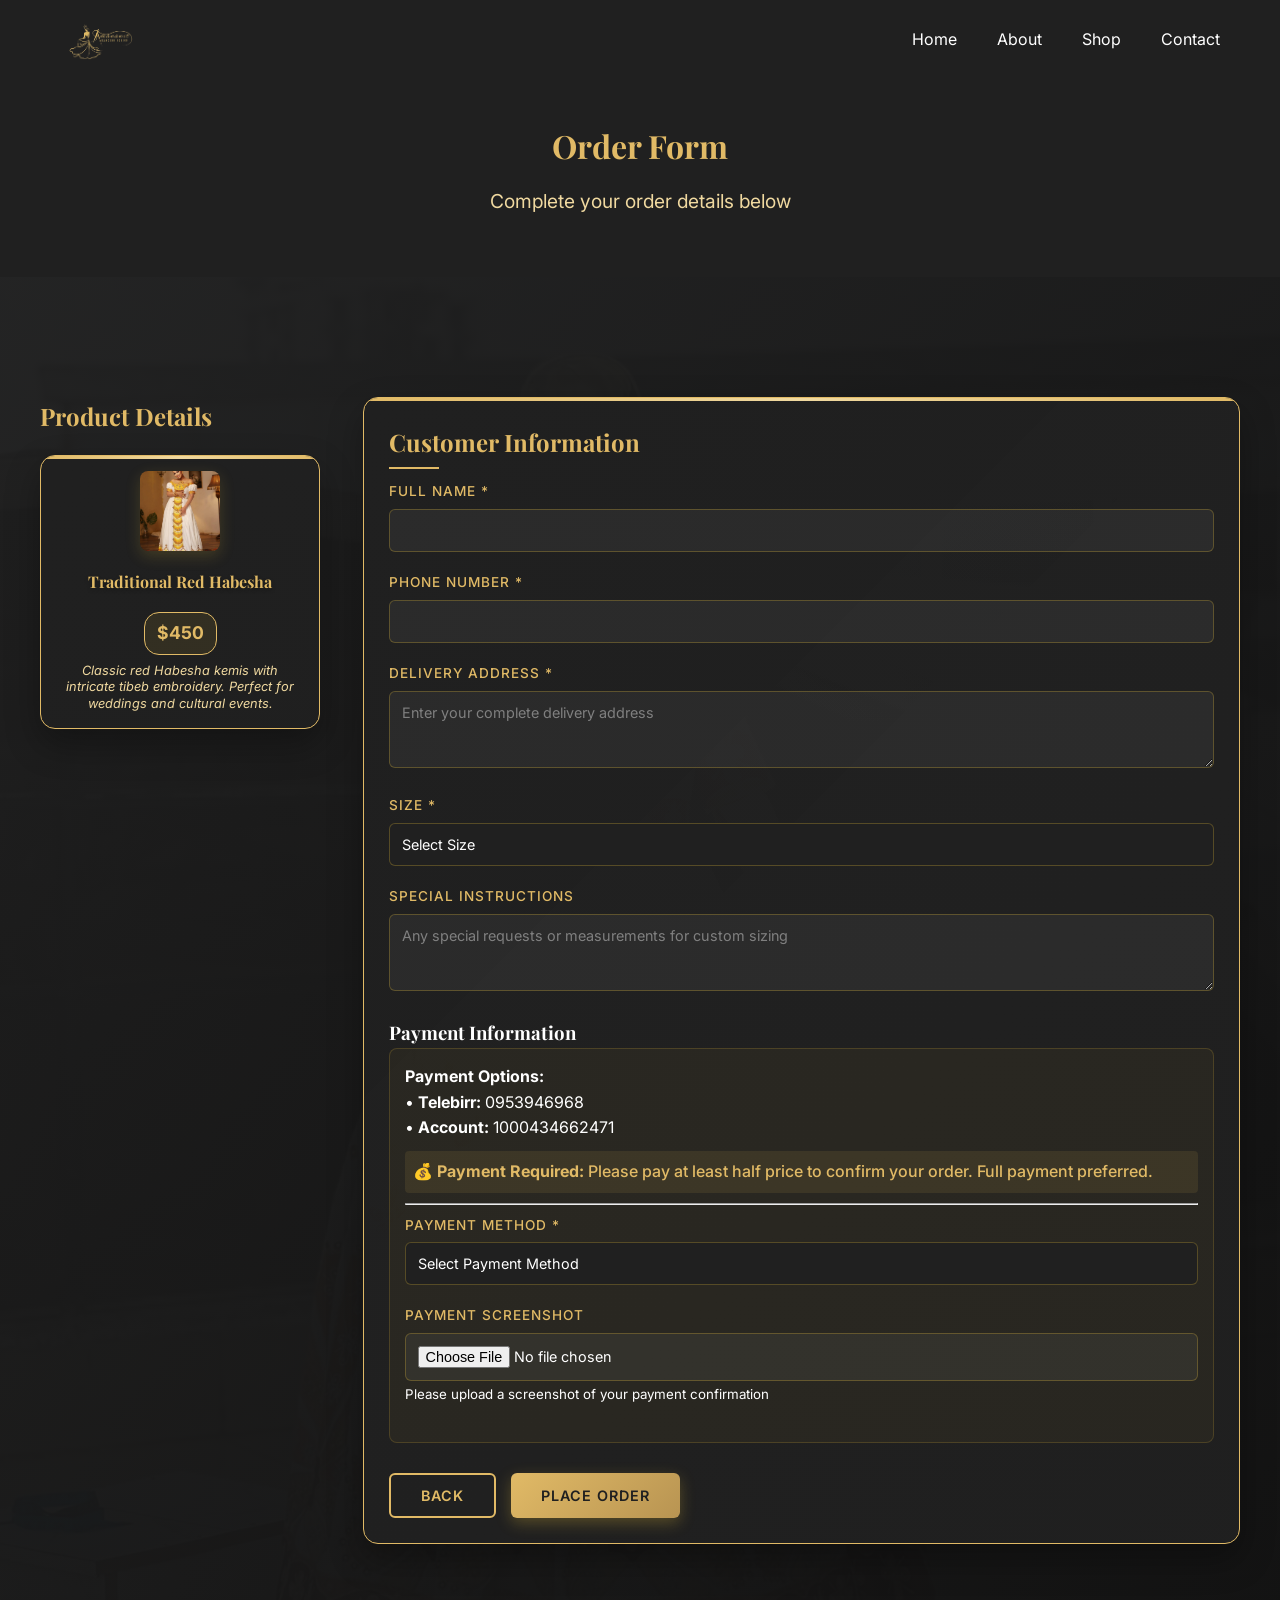
==== commit d5101beb: "Add files via upload" ====
--- a/order.html
+++ b/order.html
@@ -134,7 +134,6 @@
                             </div>
                         </div>
 
-                        
                         <div class="form-actions">
                             <button type="button" class="btn-secondary" onclick="window.history.back()">Back</button>
                             <button type="submit" class="btn-primary">Place Order</button>
--- a/styles.css
+++ b/styles.css
@@ -1140,217 +1140,19 @@
 }
 
 /* Responsive Design */
-/* Small mobile phones */
-@media (max-width: 380px) {
-    .featured {
-        padding: 40px 10px;
-    }
-    
-    .section-title {
-        font-size: 1.6rem;
-        margin-bottom: 30px;
-    }
-    
-    .featured-grid {
-        gap: 15px;
-        padding: 0 5px;
-    }
-    
-    .featured-item {
-        padding: 10px;
-    }
-    
-    .featured-image img {
-        height: 220px;
-    }
-    
-    .featured-item h3 {
-        font-size: 1.1rem;
-    }
-    
-    .featured-item p {
-        font-size: 0.85rem;
-    }
-}
-
-/* Small mobile phones for collections */
-@media (max-width: 380px) {
-    .collection-grid {
-        gap: 15px;
-        padding: 0 10px;
-    }
-    
-    .collection-card {
-        padding: 12px;
-    }
-    
-    .card-image {
-        height: 180px;
-    }
-    
-    .card-image img {
-        height: 180px;
-    }
-    
-    .collection-card h3 {
-        font-size: 1rem;
-    }
-    
-    .collection-card p {
-        font-size: 0.8rem;
-       
-    }
-    
-    .price {
-        font-size: 1.1rem;
-        padding: 5px 10px;
-    }
-    
-    .price-button {
-        padding: 8px 7px;
-        font-size: 0.9rem;
-    }
-}
-
-/* Small mobile phones for about section */
-@media (max-width: 380px) {
-    .about-story {
-        gap: 20px;
-        padding: 0 5px;
-    }
-    
-    .story-image video {
-        height: 200px !important;
-    }
-    
-    .story-text h2 {
-        font-size: 1.6rem;
-    }
-    
-    .story-text p {
-        font-size: 0.95rem;
-        line-height: 1.5;
-    }
-}
-
-/* Mobile First Approach */
-@media (max-width: 480px) {
-    /* Base mobile styles */
-    body {
-        font-size: 14px;
-    }
-    
-    .nav-container {
-        padding: 0 15px;
-    }
-    
-    .logo-img {
-        height: 35px;
-    }
-    
-    .hero-title {
-        font-size: 2rem !important;
-        line-height: 1.2;
-    }
-    
-    .hero-subtitle {
-        font-size: 1rem;
-        padding: 0 20px;
-    }
-    
-    .cta-button {
-        padding: 12px 25px;
-        font-size: 0.9rem;
-    }
-    
-    .featured {
-        padding: 60px 15px;
-    }
-    
-    .section-title {
-        font-size: 1.8rem;
-        margin-bottom: 40px;
-    }
-    
-    .featured-grid {
-        grid-template-columns: 1fr;
-        gap: 20px;
-        padding: 0 10px;
-    }
-    
-    .featured-item {
-        padding: 8px !important;
-        background: rgba(255, 255, 255, 0.02) !important;
-        border-radius: 10px !important;
-        min-height: 180px !important;
-    }
-    
-    .featured-image {
-        height: 120px !important;
-        margin-bottom: 8px !important;
-        border-radius: 6px !important;
-        overflow: hidden;
-        border: 2px solid transparent;
-        transition: all 0.3s ease;
-    }
-    
-    .featured-image img {
-        height: 120px !important;
-        width: 100% !important;
-        object-fit: cover !important;
-        border-radius: 6px;
-        transition: transform 0.3s ease, filter 0.3s ease;
-    }
-    
-    .featured-item:hover .featured-image img {
-        transform: scale(1.05);
-        filter: brightness(1.1);
-    }
-    
-    .featured-item h3 {
-        font-size: 0.9rem !important;
-        margin-bottom: 6px !important;
-        line-height: 1.2 !important;
-    }
-    
-    .featured-item p {
-        font-size: 0.75rem !important;
-        line-height: 1.3 !important;
-        margin-bottom: 6px !important;
-    }
-    
-    .featured-item:hover {
-        transform: translateY(-5px);
-        box-shadow: 0 10px 30px rgba(212, 175, 55, 0.2);
-    }
-    
-    .featured-item:active {
-        transform: translateY(-2px);
-        transition: transform 0.1s ease;
-    }
-    
-    .cta-button {
-        padding: 12px 25px;
-        font-size: 0.9rem;
-    }
-}
-
 @media (max-width: 768px) {
     .nav-menu {
         position: fixed;
-        top: 70px;
+        top: 80px;
         left: -100%;
         width: 100%;
-        height: calc(100vh - 70px);
-        background: rgba(16, 16, 16, 0.98);
-        backdrop-filter: blur(10px);
+        height: calc(100vh - 80px);
+        background: rgba(32, 32, 32, 0.95);
         flex-direction: column;
-        justify-content: flex-start;
+        justify-content: center;
         align-items: center;
         transition: left var(--transition-medium);
         box-shadow: var(--shadow-medium);
-        padding-top: 50px;
-        overflow-y: auto;
     }
 
     .nav-menu.active {
@@ -1358,21 +1160,16 @@
     }
 
     .nav-menu li {
-        margin: 8px 0;
-        width: 100%;
-        text-align: center;
+        margin: 15px 0;
     }
 
     .nav-menu .nav-link {
         color: var(--gold);
-        font-size: 1.1rem;
-        padding: 15px 25px;
+        font-size: 1.2rem;
+        padding: 15px 30px;
         border: 2px solid var(--gold);
         border-radius: 8px;
         transition: all 0.3s ease;
-        display: block;
-        width: 80%;
-        margin: 0 auto;
     }
 
     .nav-menu .nav-link:hover,
@@ -1387,26 +1184,28 @@
         flex-direction: column;
         cursor: pointer;
         gap: 4px;
-        padding: 12px;
+        padding: 10px;
         z-index: 1002;
         position: relative;
-        background: rgba(225, 186, 102, 0.15);
-        border-radius: 8px;
+        background: rgba(225, 186, 102, 0.3);
+        border-radius: 5px;
         border: 2px solid var(--gold);
-        min-width: 50px;
-        min-height: 40px;
+        min-width: 45px;
+        min-height: 35px;
         justify-content: center;
         align-items: center;
-        transition: all 0.3s ease;
+    }
+
+    .nav-toggle {
+        display: none;
     }
 
     .nav-toggle:hover {
-        background: rgba(225, 186, 102, 0.25);
-        transform: scale(1.05);
+        background: rgba(225, 186, 102, 0.2);
     }
 
     .nav-toggle span {
-        width: 28px;
+        width: 25px;
         height: 3px;
         background: var(--gold);
         border-radius: 3px;
@@ -1426,126 +1225,8 @@
         transform: rotate(-45deg) translate(7px, -6px);
     }
 
-/* Hide desktop navigation toggle on larger screens */
-@media (min-width: 769px) {
     .nav-toggle {
-        display: none;
-    }
-    
-    .nav-menu {
-        position: static;
-        background: transparent;
-        flex-direction: row;
-        height: auto;
-        width: auto;
-        padding: 0;
-        box-shadow: none;
-    }
-    
-    .nav-menu li {
-        margin: 0;
-        width: auto;
-        text-align: left;
-    }
-    
-    .nav-menu .nav-link {
-        padding: 0;
-        border: none;
-        width: auto;
-        margin: 0;
-        background: transparent;
-        color: var(--white);
-    }
-    
-    .nav-menu .nav-link:hover,
-    .nav-menu .nav-link.active {
-        background: transparent;
-        color: var(--gold);
-        transform: none;
-    }
-}
-
-/* Touch-friendly improvements */
-@media (hover: none) and (pointer: coarse) {
-    .cta-button,
-    .submit-btn,
-    .btn-primary,
-    .btn-secondary,
-    .price-button {
-        min-height: 48px;
-        min-width: 48px;
-    }
-    
-    .nav-link {
-        min-height: 44px;
         display: flex;
-        align-items: center;
-    }
-    
-    .collection-card,
-    .service-card,
-    .featured-item {
-        cursor: pointer;
-        -webkit-tap-highlight-color: rgba(212, 175, 55, 0.2);
-    }
-}
-
-/* Improve scrolling performance on mobile */
-@media (max-width: 768px) {
-    * {
-        -webkit-overflow-scrolling: touch;
-    }
-    
-    body {
-        scroll-behavior: smooth;
-    }
-    
-    /* Show mobile-specific improvements */
-    .skip-intro {
-        top: 15px;
-        right: 15px;
-        padding: 8px 12px;
-        font-size: 0.8rem;
-        min-height: 40px;
-        touch-action: manipulation;
-    }
-    
-    .intro-title {
-        font-size: 2rem;
-    }
-    
-    .intro-subtitle {
-        font-size: 1rem;
-        padding: 0 20px;
-    }
-    
-    .side-text {
-        display: none; /* Hide side text on mobile for better performance */
-    }
-    
-    .pattern-frame {
-        width: 90vw;
-        max-width: 400px;
-        height: 50vh;
-        max-height: 300px;
-    }
-
-    .services-grid {
-        grid-template-columns: 1fr !important;
-        gap: 25px;
-        padding: 0 15px;
-    }
-    
-    .service-card {
-        padding: 30px 20px;
-    }
-    
-    .service-card h3 {
-        font-size: 1.3rem;
-    }
-    
-    .service-card p {
-        font-size: 0.95rem;
     }
 
     .hero-buttons {
@@ -1563,96 +1244,20 @@
         text-align: center;
     }
 
+    .about-grid,
+    .skills-grid,
+    .contact-grid,
     .contact-container {
         grid-template-columns: 1fr;
-        gap: 40px;
-        padding: 40px 15px;
-    }
-    
-    .contact-form h2,
-    .contact-info h2 {
-        font-size: 1.5rem;
-    }
-    
-    .form-group input,
-    .form-group textarea {
-        font-size: 16px; /* Prevents zoom on iOS */
-        padding: 15px;
-    }
-    
-    .submit-btn {
-        padding: 15px 30px;
-        font-size: 1rem;
-        min-height: 48px;
-        touch-action: manipulation;
+        gap: 2rem;
     }
 
     .about-stats {
         justify-content: space-around;
     }
 
-    .collection-grid {
+    .projects-grid {
         grid-template-columns: 1fr;
-        gap: 20px;
-        padding: 0 15px;
-    }
-    
-    .collection-card {
-        padding: 15px;
-        max-width: 100%;
-        margin: 0 auto;
-    }
-    
-    .card-image {
-        height: 220px;
-        margin-bottom: 15px;
-    }
-    
-    .card-image img {
-        height: 220px;
-        object-fit: cover;
-        border-radius: 8px;
-    }
-    
-    .collection-card h3 {
-        font-size: 1.1rem;
-        margin-bottom: 8px;
-        line-height: 1.3;
-    }
-    
-    .collection-card p {
-        font-size: 0.85rem;
-        line-height: 1.4;
-        margin-bottom: 12px;
-        min-height: auto;
-    }
-    
-    .price {
-        font-size: 1.2rem;
-        padding: 6px 12px;
-        margin-top: 8px;
-    }
-    
-    .price-button {
-        padding: 10px 18px;
-        font-size: 1rem;
-        min-height: 44px;
-        touch-action: manipulation;
-    }
-    
-    .collection-card:hover {
-        transform: translateY(-5px);
-        box-shadow: 0 15px 35px rgba(212, 175, 55, 0.25);
-    }
-    
-    .collection-card:active {
-        transform: translateY(-2px);
-        transition: transform 0.1s ease;
-    }
-    
-    .card-image:hover img {
-        transform: scale(1.05);
-        filter: brightness(1.1);
     }
 
     .filter-buttons {
@@ -1660,33 +1265,8 @@
         align-items: center;
     }
 
-    .order-form-grid {
-        grid-template-columns: 1fr;
-        gap: 20px;
-        padding: 0 15px;
-    }
-    
-    .product-card {
-        max-width: 100%;
-        margin: 0 auto;
-    }
-    
-    .order-form {
-        padding: 20px;
-    }
-    
-    .form-actions {
-        flex-direction: column;
-        gap: 10px;
-    }
-    
-    .btn-primary,
-    .btn-secondary {
-        width: 100%;
-        padding: 15px;
-        font-size: 1rem;
-        min-height: 48px;
-        touch-action: manipulation;
+    .filter-btn {
+        width: 200px;
     }
 
     .container {
@@ -1698,40 +1278,7 @@
     }
 
     .hero {
-        min-height: 70vh;
-        margin-top: 60px;
-    }
-    
-    .hero-slide img {
-        width: 100vw;
-        height: 100vh;
-        object-fit: cover;
-        object-position: center;
-        opacity: 0.4;
-    }
-    
-    .hero-content {
-        padding: 0 20px;
-        text-align: center;
-    }
-    
-    .hero-title {
-        font-size: 2.5rem;
-        line-height: 1.1;
-        margin-bottom: 15px;
-    }
-    
-    .hero-subtitle {
-        font-size: 1rem;
-        margin-bottom: 30px;
-        padding: 0 10px;
-    }
-    
-    .cta-button {
-        padding: 15px 35px;
-        font-size: 1rem;
-        min-height: 48px;
-        touch-action: manipulation;
+        min-height: 80vh;
     }
 
     .loading-name {
@@ -1740,73 +1287,12 @@
 
     .about-story {
         grid-template-columns: 1fr;
-        gap: 30px;
-        text-align: center;
-    }
-    
-    .story-image {
-        order: -1;
-        margin-bottom: 20px;
-    }
-    
-    .story-image video {
-        width: 100% !important;
-        height: 250px !important;
-        max-width: 100%;
-        border-radius: 8px;
-        object-fit: cover;
-        box-shadow: 0 8px 25px rgba(0, 0, 0, 0.3);
-        transition: transform 0.3s ease;
-    }
-    
-    .story-image video:hover {
-        transform: scale(1.02);
-    }
-    
-    .story-image video:active {
-        transform: scale(0.98);
-        transition: transform 0.1s ease;
-    }
-    
-    .story-text {
-        text-align: left;
-        padding: 0 10px;
-    }
-    
-    .story-text h2 {
-        font-size: 1.8rem;
-        margin-bottom: 15px;
-        text-align: center;
-    }
-    
-    .story-text p {
-        font-size: 1rem;
-        line-height: 1.6;
-        margin-bottom: 15px;
-        text-align: left;
+        gap: 40px;
     }
     
     .mission-vision {
         grid-template-columns: 1fr;
         gap: 30px;
-    }
-    
-    .mission-card,
-    .vision-card {
-        padding: 25px 20px;
-        text-align: center;
-    }
-    
-    .mission-card h3,
-    .vision-card h3 {
-        font-size: 1.4rem;
-        margin-bottom: 15px;
-    }
-    
-    .mission-card p,
-    .vision-card p {
-        font-size: 0.95rem;
-        line-height: 1.5;
     }
     
     .values-grid {
@@ -1862,103 +1348,6 @@
     
     .page-header h1 {
         font-size: 2rem;
-    }
-}
-
-/* Collection Page Mobile Responsiveness */
-@media (max-width: 768px) {
-    .collection-section {
-        padding: 40px 0 !important;
-    }
-    
-    .collection-grid {
-        grid-template-columns: repeat(2, 1fr) !important;
-        gap: 20px !important;
-        padding: 0 15px !important;
-    }
-    
-    .collection-card {
-        padding: 12px !important;
-        max-width: 100% !important;
-        margin: 0 auto !important;
-        min-height: 400px !important;
-    }
-    
-    .collection-image {
-        height: 180px !important;
-        margin-bottom: 12px !important;
-    }
-    
-    .collection-image img {
-        height: 180px !important;
-        object-fit: cover !important;
-        width: 100% !important;
-    }
-    
-    .collection-card h3 {
-        font-size: 1.1rem !important;
-        margin-bottom: 8px !important;
-        line-height: 1.3 !important;
-    }
-    
-    .collection-card p {
-        font-size: 0.85rem !important;
-        line-height: 1.3 !important;
-        padding: 0 !important;
-    }
-    
-    .price-button {
-      
-        font-size: 1rem !important;
-        min-height: 44px !important;
-        margin-top: 15px !important;
-    }
-}
-
-/* Small mobile collection page */
-@media (max-width: 480px) {
-    .collection-section {
-        padding: 20px 0 !important;
-    }
-    
-    .collection-grid {
-        grid-template-columns: 1fr !important;
-        gap: 15px !important;
-        padding: 0 10px !important;
-    }
-    
-    .collection-card {
-        padding: 10px !important;
-    
-    }
-    
-    .collection-image {
-        height: 200px !important;
-        margin-bottom: 10px !important;
-    }
-    
-    .collection-image img {
-        height: 200px !important;
-        object-fit: cover !important;
-    }
-    
-    .collection-card h3 {
-        font-size: 1rem !important;
-        margin-bottom: 6px !important;
-    }
-    
-    .collection-card p {
-        font-size: 0.8rem !important;
-        line-height: 1.3 !important;
-       
-        padding: 0 !important;
-    }
-    
-    .price-button {
-      
-        font-size: 0.9rem !important;
-        min-height: 40px !important;
-       
     }
 }
 
@@ -2145,175 +1534,6 @@
     color: var(--black);
     transform: translateY(-2px);
     box-shadow: 0 5px 15px rgba(212, 175, 55, 0.3);
-}
-
-/* Order Form Mobile Responsiveness */
-@media (max-width: 768px) {
-    .order-form-section {
-        padding: 40px 0;
-    }
-    
-    .order-form-grid {
-        grid-template-columns: 1fr !important;
-        gap: 20px !important;
-        padding: 0 15px !important;
-    }
-    
-    .product-card {
-        max-width: 100% !important;
-        margin: 0 auto 15px !important;
-    }
-    
-    .product-image img {
-        max-width: 250px !important;
-        max-height: 250px !important;
-        width: 100% !important;
-        height: auto !important;
-        object-fit: contain !important;
-    }
-    
-    .order-form {
-        padding: 15px !important;
-    }
-    
-    .order-form h2 {
-        font-size: 1.3rem !important;
-        margin-bottom: 15px !important;
-    }
-    
-    .form-group {
-        margin-bottom: 15px !important;
-    }
-    
-    .form-group label {
-        font-size: 0.9rem !important;
-        margin-bottom: 5px !important;
-    }
-    
-    .form-group input,
-    .form-group textarea,
-    .form-group select {
-        padding: 12px !important;
-        font-size: 16px !important;
-        border-radius: 6px !important;
-    }
-    
-    .form-group textarea {
-        min-height: 80px !important;
-        resize: vertical !important;
-    }
-    
-    .payment-options {
-        margin-bottom: 20px !important;
-    }
-    
-    .payment-info p {
-        font-size: 0.85rem !important;
-        margin-bottom: 8px !important;
-    }
-    
-    .form-actions {
-        flex-direction: column !important;
-        gap: 10px !important;
-        margin-top: 20px !important;
-    }
-    
-    .btn-primary,
-    .btn-secondary {
-        width: 100% !important;
-        padding: 15px !important;
-        font-size: 1rem !important;
-        min-height: 48px !important;
-    }
-}
-
-/* Small mobile order form */
-@media (max-width: 480px) {
-    .order-form-section {
-        padding: 20px 0 !important;
-    }
-    
-    .order-form-grid {
-        gap: 15px !important;
-        padding: 0 10px !important;
-    }
-    
-    .product-card {
-        margin: 0 auto 10px !important;
-    }
-    
-    .product-image img {
-        max-width: 200px !important;
-        max-height: 200px !important;
-        width: 100% !important;
-        height: auto !important;
-        object-fit: contain !important;
-    }
-    
-    .order-form {
-        padding: 12px !important;
-    }
-    
-    .order-form h2 {
-        font-size: 1.2rem !important;
-        margin-bottom: 12px !important;
-    }
-    
-    .form-group {
-        margin-bottom: 12px !important;
-    }
-    
-    .form-group label {
-        font-size: 0.85rem !important;
-        margin-bottom: 4px !important;
-    }
-    
-    .form-group input,
-    .form-group textarea,
-    .form-group select {
-        padding: 10px !important;
-        font-size: 16px !important;
-    }
-    
-    .form-group textarea {
-        min-height: 70px !important;
-    }
-    
-    .payment-info p {
-        font-size: 0.8rem !important;
-        margin-bottom: 6px !important;
-    }
-    
-    .form-actions {
-        gap: 8px !important;
-        margin-top: 15px !important;
-    }
-    
-    .btn-primary,
-    .btn-secondary {
-        padding: 12px !important;
-        font-size: 0.9rem !important;
-    }
-}
-
-/* Order Form Mobile Responsiveness */
-@media (max-width: 768px) {
-    #order-description {
-        font-size: 0.8rem !important;
-        line-height: 1.2 !important;
-        margin-bottom: 8px !important;
-        min-height: auto !important;
-    }
-}
-
-/* Small mobile order form */
-@media (max-width: 480px) {
-    #order-description {
-        font-size: 0.75rem !important;
-        line-height: 1.1 !important;
-        margin-bottom: 6px !important;
-        min-height: auto !important;
-    }
 }
 
 /* Order Form Styles */
@@ -2354,10 +1574,9 @@
 
 .product-image img {
     width: 100%;
-    max-width: 300px !important;
-    max-height: 300px !important;
-    height: auto !important;
-    object-fit: contain !important;
+    max-width: 80px;
+    height: 80px;
+    object-fit: cover;
     border-radius: 8px;
     margin-bottom: 10px;
     box-shadow: 0 5px 15px rgba(212, 175, 55, 0.2);
@@ -2612,177 +1831,6 @@
     z-index: -1;
 }
 
-/* Mobile-specific overrides for dynamic collections */
-@media (max-width: 768px) {
-    #dynamic-collections {
-        grid-template-columns: repeat(2, 1fr) !important;
-        gap: 15px !important;
-        padding: 0 10px !important;
-    }
-    
-    #dynamic-collections .collection-card {
-        padding: 12px !important;
-        max-width: 100% !important;
-        margin: 0 auto !important;
-        height: 100% !important;
-        min-height: 380px !important;
-        display: flex !important;
-        flex-direction: column !important;
-    }
-    
-    #dynamic-collections .card-image {
-        height: 160px !important;
-        margin-bottom: 10px !important;
-        flex-shrink: 0 !important;
-    }
-    
-    #dynamic-collections .card-image img {
-        height: 160px !important;
-        object-fit: contain !important;
-        width: 100% !important;
-    }
-    
-    #dynamic-collections .collection-card h3 {
-        font-size: 0.9rem !important;
-        margin-bottom: 4px !important;
-        line-height: 1.2 !important;
-    }
-    
-    #dynamic-collections .collection-card p {
-        font-size: 0.75rem !important;
-        line-height: 1.1 !important;
-     
-        flex-grow: 1 !important;
-        min-height: auto !important;
-    }
-    
-    #dynamic-collections .price {
-        font-size: 1rem !important;
-        padding: 3px 6px !important;
-        margin-top: auto !important;
-        margin-bottom: 0px !important;
-    }
-    
-    #dynamic-collections .price-button {
-        padding: 5px 10px !important;
-        font-size: 0.8rem !important;
-        min-height: 32px !important;
-        touch-action: manipulation !important;
-      
-    }
-    
-    #dynamic-collections .card-content {
-        flex-grow: 1 !important;
-        display: flex !important;
-        flex-direction: column !important;
-    }
-}
-
-/* Small mobile overrides for dynamic collections */
-@media (max-width: 480px) {
-    #dynamic-collections {
-        grid-template-columns: 1fr !important;
-        gap: 12px !important;
-        padding: 0 8px !important;
-    }
-    
-    #dynamic-collections .collection-card {
-        padding: 10px !important;
-        min-height: 420px !important;
-        display: flex !important;
-        flex-direction: column !important;
-    }
-    
-    #dynamic-collections .card-image {
-        height: 200px !important;
-        margin-bottom: 4px !important;
-    }
-    
-    #dynamic-collections .card-image img {
-        height: 200px !important;
-        object-fit: contain !important;
-    }
-    
-    #dynamic-collections .collection-card h3 {
-        font-size: 0.85rem !important;
-        margin-bottom: 2px !important;
-    }
-    
-    #dynamic-collections .collection-card p {
-        font-size: 0.9rem !important;
-        line-height: 1.0 !important;
-        margin-bottom: 1px !important;
-        min-height: auto !important;
-    }
-    
-    #dynamic-collections .price {
-        font-size: 0.9rem !important;
-        padding: 2px 4px !important;
-        margin-top: auto !important;
-        margin-bottom: 0px !important;
-    }
-    
-    #dynamic-collections .price-button {
-       
-        font-size: 0.75rem !important;
-        
-        margin-top: 1px !important;
-    }
-}
-
-/* Tablet overrides for dynamic collections */
-@media (max-width: 1024px) and (min-width: 769px) {
-    #dynamic-collections {
-        grid-template-columns: repeat(2, 1fr) !important;
-        gap: 25px !important;
-        padding: 0 20px !important;
-    }
-    
-    #dynamic-collections .card-image {
-        height: 200px !important;
-    }
-    
-    #dynamic-collections .card-image img {
-        height: 200px !important;
-    }
-    
-    #dynamic-collections .collection-card h3 {
-        font-size: 1.2rem !important;
-    }
-    
-    #dynamic-collections .collection-card p {
-        font-size: 0.9rem !important;
-    }
-    
-    .featured-grid {
-        grid-template-columns: repeat(2, 1fr);
-        gap: 25px;
-    }
-    
-    .services-grid {
-        grid-template-columns: repeat(2, 1fr) !important;
-        gap: 30px;
-    }
-    
-    .collection-grid {
-        grid-template-columns: repeat(2, 1fr);
-        gap: 25px;
-    }
-    
-    .hero-title {
-        font-size: 3rem;
-    }
-    
-    .hero-subtitle {
-        font-size: 1.1rem;
-    }
-    
-    .footer-grid {
-        grid-template-columns: repeat(2, 1fr);
-        gap: 35px;
-    }
-}
-
 /* Footer Styles */
 footer {
     background: linear-gradient(135deg, var(--black) 0%, rgba(32, 32, 32, 0.95) 100%);
@@ -2814,45 +1862,6 @@
     grid-template-columns: repeat(auto-fit, minmax(250px, 1fr));
     gap: 40px;
     margin-bottom: 40px;
-}
-
-@media (max-width: 768px) {
-    .footer-grid {
-        grid-template-columns: 1fr;
-        gap: 30px;
-        text-align: center;
-    }
-    
-    .footer-section {
-        margin-bottom: 30px;
-    }
-    
-    .footer-section h3 {
-        font-size: 1.2rem;
-        margin-bottom: 15px;
-    }
-    
-    .footer-contact {
-        justify-content: center;
-        text-align: left;
-        max-width: 300px;
-        margin: 0 auto 15px;
-    }
-    
-    .social-links {
-        justify-content: center;
-        margin-top: 15px;
-    }
-    
-    .social-links a {
-        width: 45px;
-        height: 45px;
-    }
-    
-    .footer-bottom {
-        padding-top: 20px;
-        font-size: 0.85rem;
-    }
 }
 
 .footer-section h3 {
@@ -2965,3 +1974,814 @@
     opacity: 1;
     transform: translateY(0);
 }
+
+/* ========================================
+   MOBILE RESPONSIVE STYLES
+   ======================================== */
+
+/* Mobile Navigation */
+@media (max-width: 768px) {
+    .navbar {
+        padding: 10px 0;
+    }
+    
+    .nav-container {
+        padding: 0 20px;
+    }
+    
+    .nav-logo img {
+        height: 40px;
+    }
+    
+    .nav-toggle {
+        display: flex;
+        flex-direction: column;
+        cursor: pointer;
+        z-index: 1000;
+    }
+    
+    .nav-toggle span {
+        width: 25px;
+        height: 3px;
+        background: var(--gold);
+        margin: 3px 0;
+        transition: 0.3s;
+    }
+    
+    .nav-toggle.active span:nth-child(1) {
+        transform: rotate(45deg) translate(5px, 5px);
+    }
+    
+    .nav-toggle.active span:nth-child(2) {
+        opacity: 0;
+    }
+    
+    .nav-toggle.active span:nth-child(3) {
+        transform: rotate(-45deg) translate(7px, -6px);
+    }
+    
+    .nav-menu {
+        position: fixed;
+        left: -100%;
+        top: 70px;
+        flex-direction: column;
+        background: rgba(32, 32, 32, 0.98);
+        width: 100%;
+        text-align: center;
+        transition: 0.3s;
+        padding: 20px 0;
+        backdrop-filter: blur(10px);
+    }
+    
+    .nav-menu.active {
+        left: 0;
+    }
+    
+    .nav-menu li {
+        margin: 15px 0;
+    }
+    
+    .nav-link {
+        font-size: 1.1rem;
+        padding: 10px 20px;
+    }
+}
+
+/* Mobile Hero Section */
+@media (max-width: 768px) {
+    .hero {
+        height: 100vh;
+        margin-top: -70px;
+    }
+    
+    .hero-title {
+        font-size: 2.5rem !important;
+        padding: 0 20px;
+    }
+    
+    .hero-subtitle {
+        font-size: 1rem !important;
+        padding: 0 20px;
+    }
+    
+    .cta-button {
+        padding: 12px 24px;
+        font-size: 0.9rem;
+    }
+    
+    .side-text {
+        display: none;
+    }
+    
+    .intro-logo {
+        width: 200px;
+        height: auto;
+    }
+    
+    .intro-subtitle {
+        font-size: 1rem;
+    }
+}
+
+/* Mobile Featured Collection */
+@media (max-width: 768px) {
+    .featured {
+        padding: 60px 20px;
+    }
+    
+    .featured-grid {
+        grid-template-columns: repeat(2, 1fr) !important;
+        gap: 15px;
+    }
+    
+    .featured-item {
+        padding: 12px;
+    }
+    
+    .featured-image {
+        height: 120px;
+    }
+    
+    .featured-item h3 {
+        font-size: 0.95rem;
+        margin-bottom: 6px;
+    }
+    
+    .featured-item p {
+        font-size: 0.75rem;
+        line-height: 1.3;
+        margin-bottom: 8px;
+    }
+    
+    .section-title {
+        font-size: 2rem;
+    }
+}
+
+/* Mobile Services Section */
+@media (max-width: 768px) {
+    .services-section {
+        padding: 60px 20px;
+    }
+    
+    .services-grid {
+        grid-template-columns: repeat(2, 1fr) !important;
+        gap: 15px;
+    }
+    
+    .service-card {
+        padding: 20px 15px;
+    }
+    
+    .service-icon {
+        margin-bottom: 15px;
+    }
+    
+    .service-icon svg {
+        width: 45px;
+        height: 45px;
+    }
+    
+    .service-card h3 {
+        font-size: 1rem;
+        margin-bottom: 8px;
+        text-align: center;
+    }
+    
+    .service-card p {
+        font-size: 0.8rem;
+        line-height: 1.4;
+        margin-bottom: 10px;
+        text-align: center;
+    }
+}
+
+/* Mobile Contact Page */
+@media (max-width: 768px) {
+    .page-header {
+        padding: 100px 20px 60px;
+    }
+    
+    .page-header h1 {
+        font-size: 2.2rem;
+    }
+    
+    .page-header p {
+        font-size: 1rem;
+    }
+    
+    .contact-section {
+        padding: 40px 20px;
+    }
+    
+    .contact-container {
+        display: flex;
+        flex-direction: column;
+        gap: 40px;
+        grid-template-columns: 1fr;
+    }
+    
+    .contact-form {
+        order: 1; /* Form comes first on mobile */
+        padding: 30px 20px;
+        background: rgba(225, 186, 102, 0.1);
+        border: 1px solid var(--gold);
+        border-radius: 8px;
+    }
+    
+    .contact-info {
+        order: 2; /* Contact info comes second on mobile */
+        padding: 30px 20px;
+        background: rgba(225, 186, 102, 0.05);
+        border: 1px solid rgba(225, 186, 102, 0.2);
+        border-radius: 8px;
+    }
+    
+    .form-group {
+        margin-bottom: 20px;
+    }
+    
+    .form-group input,
+    .form-group textarea {
+        font-size: 16px; /* Prevents zoom on iOS */
+    }
+    
+    .submit-btn {
+        width: 100%;
+        padding: 15px;
+    }
+
+    /* Small mobile about content */
+    .about-content {
+        padding: 20px 10px;
+    }
+
+    .container {
+        padding: 0;
+        max-width: 100%;
+    }
+
+    /* Small mobile contact container - vertical layout */
+    .contact-container {
+        display: flex;
+        flex-direction: column;
+        gap: 30px;
+        grid-template-columns: 1fr;
+    }
+
+    .contact-form {
+        order: 1;
+        padding: 25px 15px;
+        background: rgba(225, 186, 102, 0.1);
+        border: 1px solid var(--gold);
+        border-radius: 6px;
+    }
+
+    .contact-info {
+        order: 2;
+        padding: 25px 15px;
+        background: rgba(225, 186, 102, 0.05);
+        border: 1px solid rgba(225, 186, 102, 0.2);
+        border-radius: 6px;
+    }
+
+    /* Mobile Story Text */
+    .story-text {
+        padding: 0 10px;
+        max-width: 100%;
+        margin: 0 auto;
+    }
+    
+    .story-text h2 {
+        font-size: 1.8rem;
+        margin-bottom: 15px;
+        text-align: center;
+        padding: 0 5px;
+    }
+    
+    .story-text p {
+        font-size: 0.95rem;
+        line-height: 1.6;
+        margin-bottom: 15px;
+        text-align: justify;
+        padding: 0 5px;
+        word-wrap: break-word;
+        overflow-wrap: break-word;
+    }
+    
+    .story-text p:last-child {
+        margin-bottom: 0;
+    }
+    
+    /* Story container responsive layout */
+    .about-story {
+        flex-direction: column;
+        gap: 30px;
+    }
+    
+    .story-image video {
+        width: 100% !important;
+        height: auto !important;
+        max-width: 100%;
+        max-height: 300px;
+        object-fit: cover;
+        border-radius: 8px;
+    }
+}
+
+/* Mobile Order Page */
+@media (max-width: 768px) {
+    .order-form-section {
+        padding: 40px 20px;
+    }
+    
+    .order-form-grid {
+        grid-template-columns: 1fr;
+        gap: 30px;
+    }
+    
+    .product-details {
+        order: -1;
+    }
+    
+    .product-card {
+        padding: 20px;
+    }
+    
+    .product-image {
+        height: 200px;
+    }
+    
+    .order-form {
+        padding: 20px;
+    }
+    
+    .form-group {
+        margin-bottom: 20px;
+    }
+    
+    .form-group label {
+        font-size: 0.95rem;
+        margin-bottom: 8px;
+    }
+    
+    .form-group input,
+    .form-group textarea,
+    .form-group select {
+        font-size: 16px; /* Prevents zoom on iOS */
+        padding: 12px;
+    }
+    
+    .form-actions {
+        display: flex;
+        flex-direction: column;
+        gap: 10px;
+    }
+    
+    .form-actions button {
+        width: 100%;
+        padding: 15px;
+    }
+    
+    .payment-info p {
+        font-size: 0.9rem;
+    }
+}
+
+/* Mobile Collection Pages */
+@media (max-width: 768px) {
+    .collection-section {
+        padding: 100px 20px 60px;
+    }
+    
+    .section-header h1 {
+        font-size: 2rem;
+    }
+    
+    .section-header p {
+        font-size: 1rem;
+        padding: 0 10px;
+    }
+    
+    .collection-grid {
+        grid-template-columns: 1fr !important;
+        gap: 20px;
+        margin-top: 30px;
+    }
+    
+    .collection-card {
+        padding: 20px;
+    }
+    
+    .card-image {
+        height: 200px;
+    }
+    
+    .card-content h3 {
+        font-size: 1.2rem;
+    }
+    
+    .card-content p {
+        font-size: 0.9rem;
+    }
+    
+    .price {
+        font-size: 1.2rem;
+    }
+}
+
+/* Mobile Footer */
+@media (max-width: 768px) {
+    footer {
+        padding: 60px 20px 30px;
+    }
+    
+    .footer-grid {
+        grid-template-columns: 1fr;
+        gap: 30px;
+        text-align: center;
+    }
+    
+    .footer-section h3 {
+        font-size: 1.3rem;
+    }
+    
+    .footer-section p {
+        font-size: 0.95rem;
+    }
+    
+    .footer-contact {
+        justify-content: center;
+        font-size: 0.9rem;
+    }
+    
+    .social-links {
+        justify-content: center;
+    }
+    
+    .footer-bottom {
+        padding-top: 20px;
+        font-size: 0.85rem;
+    }
+}
+
+/* Small Mobile Phones (320px - 480px) */
+@media (max-width: 480px) {
+    .hero-title {
+        font-size: 2rem !important;
+    }
+    
+    .hero-subtitle {
+        font-size: 0.9rem !important;
+    }
+    
+    .section-title {
+        font-size: 1.8rem;
+    }
+    
+    .page-header h1 {
+        font-size: 1.8rem;
+    }
+    
+    .section-header h1 {
+        font-size: 1.8rem;
+    }
+    
+    .nav-container {
+        padding: 0 15px;
+    }
+    
+    .featured,
+    .services-section,
+    .contact-section,
+    .order-form-section {
+        padding-left: 15px;
+        padding-right: 15px;
+    }
+    
+    .collection-section {
+        padding-left: 15px;
+        padding-right: 15px;
+    }
+    
+    footer {
+        padding-left: 15px;
+        padding-right: 15px;
+    }
+    
+    /* Small mobile services - 1 column */
+    .services-grid {
+        grid-template-columns: 1fr !important;
+        gap: 15px;
+    }
+    
+    .service-card {
+        padding: 20px 15px;
+    }
+    
+    .service-icon {
+        margin-bottom: 15px;
+    }
+    
+    .service-icon svg {
+        width: 40px;
+        height: 40px;
+    }
+    
+    .service-card h3 {
+        font-size: 0.95rem;
+        margin-bottom: 8px;
+        text-align: center;
+    }
+    
+    .service-card p {
+        font-size: 0.75rem;
+        line-height: 1.3;
+        margin-bottom: 8px;
+        text-align: center;
+    }
+    
+    /* Small mobile featured items - 1 column */
+    .featured-grid {
+        grid-template-columns: 1fr !important;
+        gap: 15px;
+    }
+    
+    .featured-item {
+        padding: 15px;
+    }
+    
+    .featured-image {
+        height: 140px;
+    }
+    
+    .featured-item h3 {
+        font-size: 1rem;
+        margin-bottom: 8px;
+    }
+    
+    .featured-item p {
+        font-size: 0.8rem;
+        line-height: 1.3;
+        margin-bottom: 10px;
+    }
+    
+    /* Extra small story text for very small screens */
+    .story-text {
+        padding: 0 5px;
+        max-width: 100%;
+        margin: 0 auto;
+    }
+    
+    .story-text h2 {
+        font-size: 1.6rem;
+        margin-bottom: 12px;
+        text-align: center;
+        padding: 0 3px;
+    }
+    
+    .story-text p {
+        font-size: 0.85rem;
+        line-height: 1.5;
+        margin-bottom: 12px;
+        text-align: justify;
+        padding: 0 3px;
+        word-wrap: break-word;
+        overflow-wrap: break-word;
+    }
+    
+    .story-text p:last-child {
+        margin-bottom: 0;
+    }
+    
+    /* Small mobile story container */
+    .about-story {
+        flex-direction: column;
+        gap: 20px;
+    }
+    
+    .story-image video {
+        width: 100% !important;
+        height: auto !important;
+        max-width: 100%;
+        max-height: 250px;
+        object-fit: cover;
+        border-radius: 6px;
+    }
+}
+
+/* Tablet Responsive (481px - 768px) */
+@media (min-width: 481px) and (max-width: 768px) {
+    .featured-grid {
+        grid-template-columns: repeat(2, 1fr) !important;
+    }
+    
+    .featured-item {
+        padding: 18px;
+    }
+    
+    .featured-image {
+        height: 170px;
+    }
+    
+    .featured-item h3 {
+        font-size: 1.2rem;
+        margin-bottom: 10px;
+    }
+    
+    .featured-item p {
+        font-size: 0.9rem;
+        line-height: 1.5;
+        margin-bottom: 12px;
+    }
+    
+    .services-grid {
+        grid-template-columns: repeat(2, 1fr) !important;
+        gap: 20px;
+    }
+    
+    .service-card {
+        padding: 25px 20px;
+    }
+    
+    .service-icon {
+        margin-bottom: 18px;
+    }
+    
+    .service-icon svg {
+        width: 50px;
+        height: 50px;
+    }
+    
+    .service-card h3 {
+        font-size: 1.1rem;
+        margin-bottom: 10px;
+        text-align: center;
+    }
+    
+    .service-card p {
+        font-size: 0.85rem;
+        line-height: 1.5;
+        margin-bottom: 12px;
+        text-align: center;
+    }
+    
+    .collection-grid {
+        grid-template-columns: repeat(2, 1fr) !important;
+    }
+    
+    .contact-container {
+        display: flex;
+        flex-direction: column;
+        gap: 40px;
+        grid-template-columns: 1fr;
+    }
+    
+    .contact-form {
+        order: 1;
+        padding: 30px 20px;
+        background: rgba(225, 186, 102, 0.1);
+        border: 1px solid var(--gold);
+        border-radius: 8px;
+    }
+    
+    .contact-info {
+        order: 2;
+        padding: 30px 20px;
+        background: rgba(225, 186, 102, 0.05);
+        border: 1px solid rgba(225, 186, 102, 0.2);
+        border-radius: 8px;
+    }
+    
+    .order-form-grid {
+        grid-template-columns: 1fr;
+    }
+    
+    /* Tablet story text */
+    .story-text {
+        padding: 0 15px;
+        max-width: 100%;
+        margin: 0 auto;
+    }
+    
+    .story-text h2 {
+        font-size: 2rem;
+        margin-bottom: 18px;
+        text-align: center;
+        padding: 0 8px;
+    }
+    
+    .story-text p {
+        font-size: 1rem;
+        line-height: 1.7;
+        margin-bottom: 18px;
+        text-align: justify;
+        padding: 0 8px;
+        word-wrap: break-word;
+        overflow-wrap: break-word;
+    }
+    
+    .story-text p:last-child {
+        margin-bottom: 0;
+    }
+    
+    /* Tablet story container */
+    .about-story {
+        flex-direction: column;
+        gap: 40px;
+    }
+    
+    .story-image video {
+        width: 100% !important;
+        height: auto !important;
+        max-width: 100%;
+        max-height: 350px;
+        object-fit: cover;
+        border-radius: 8px;
+    }
+}
+
+/* Large Tablets (769px - 1024px) */
+@media (min-width: 769px) and (max-width: 1024px) {
+    .featured-grid {
+        grid-template-columns: repeat(2, 1fr);
+        gap: 25px;
+    }
+    
+    .services-grid {
+        grid-template-columns: repeat(2, 1fr);
+        gap: 30px;
+    }
+    
+    .collection-grid {
+        grid-template-columns: repeat(2, 1fr);
+        gap: 25px;
+    }
+    
+    .hero-title {
+        font-size: 3.5rem;
+    }
+    
+    .section-title {
+        font-size: 2.5rem;
+    }
+}
+
+/* Prevent horizontal scroll on mobile */
+@media (max-width: 768px) {
+    body {
+        overflow-x: hidden;
+    }
+    
+    * {
+        max-width: 100%;
+        box-sizing: border-box;
+    }
+    
+    img {
+        max-width: 100%;
+        height: auto;
+    }
+}
+
+/* Touch-friendly buttons and links */
+@media (max-width: 768px) {
+    .nav-link,
+    .cta-button,
+    .submit-btn,
+    .form-actions button {
+        min-height: 44px; /* iOS touch target minimum */
+    }
+    
+    .service-card,
+    .featured-item,
+    .collection-card {
+        cursor: pointer;
+        -webkit-tap-highlight-color: transparent;
+    }
+}
+
+/* Mobile-specific animations */
+@media (max-width: 768px) {
+    .fade-in {
+        opacity: 0;
+        transform: translateY(30px);
+        transition: all 0.6s ease;
+    }
+    
+    .fade-in.visible {
+        opacity: 1;
+        transform: translateY(0);
+    }
+    
+    .scroll-animate {
+        opacity: 0;
+        transform: translateY(30px);
+        transition: all 0.6s ease;
+    }
+    
+    .scroll-animate.visible {
+        opacity: 1;
+        transform: translateY(0);
+    }
+}
